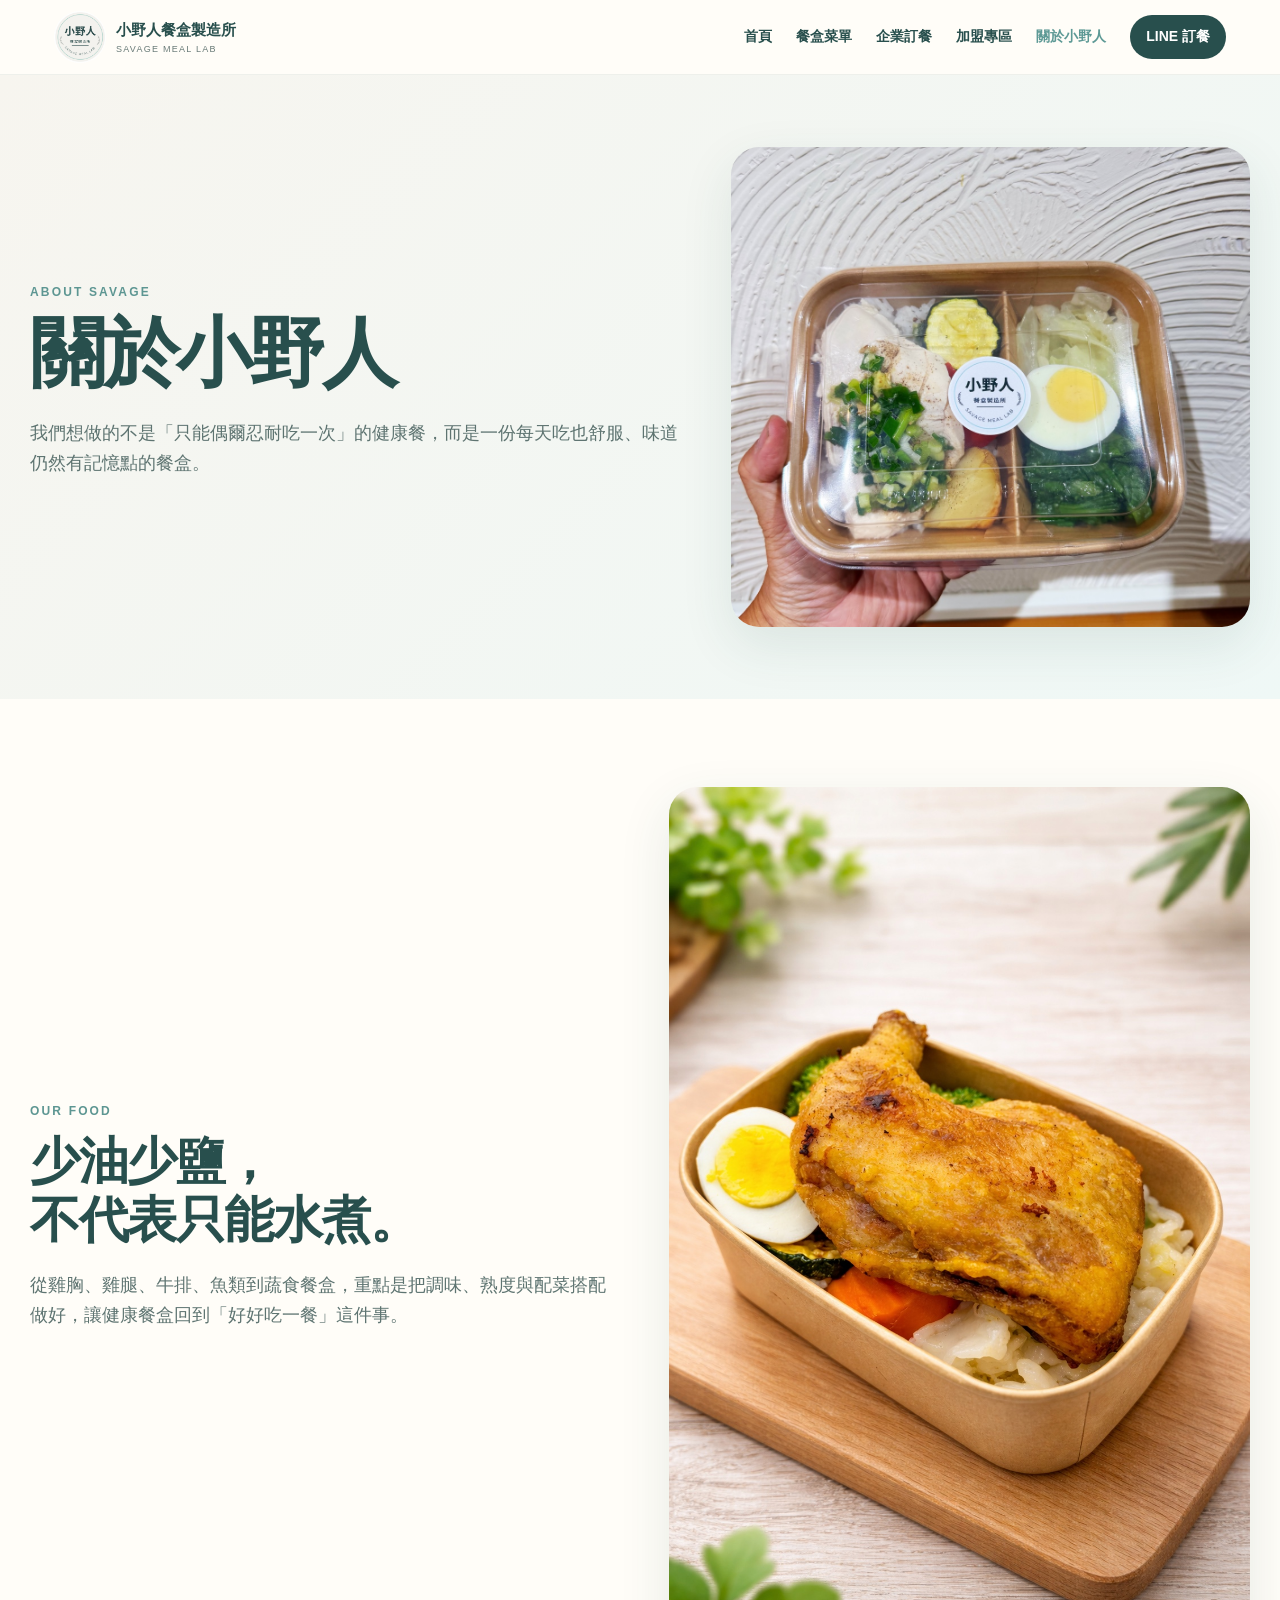
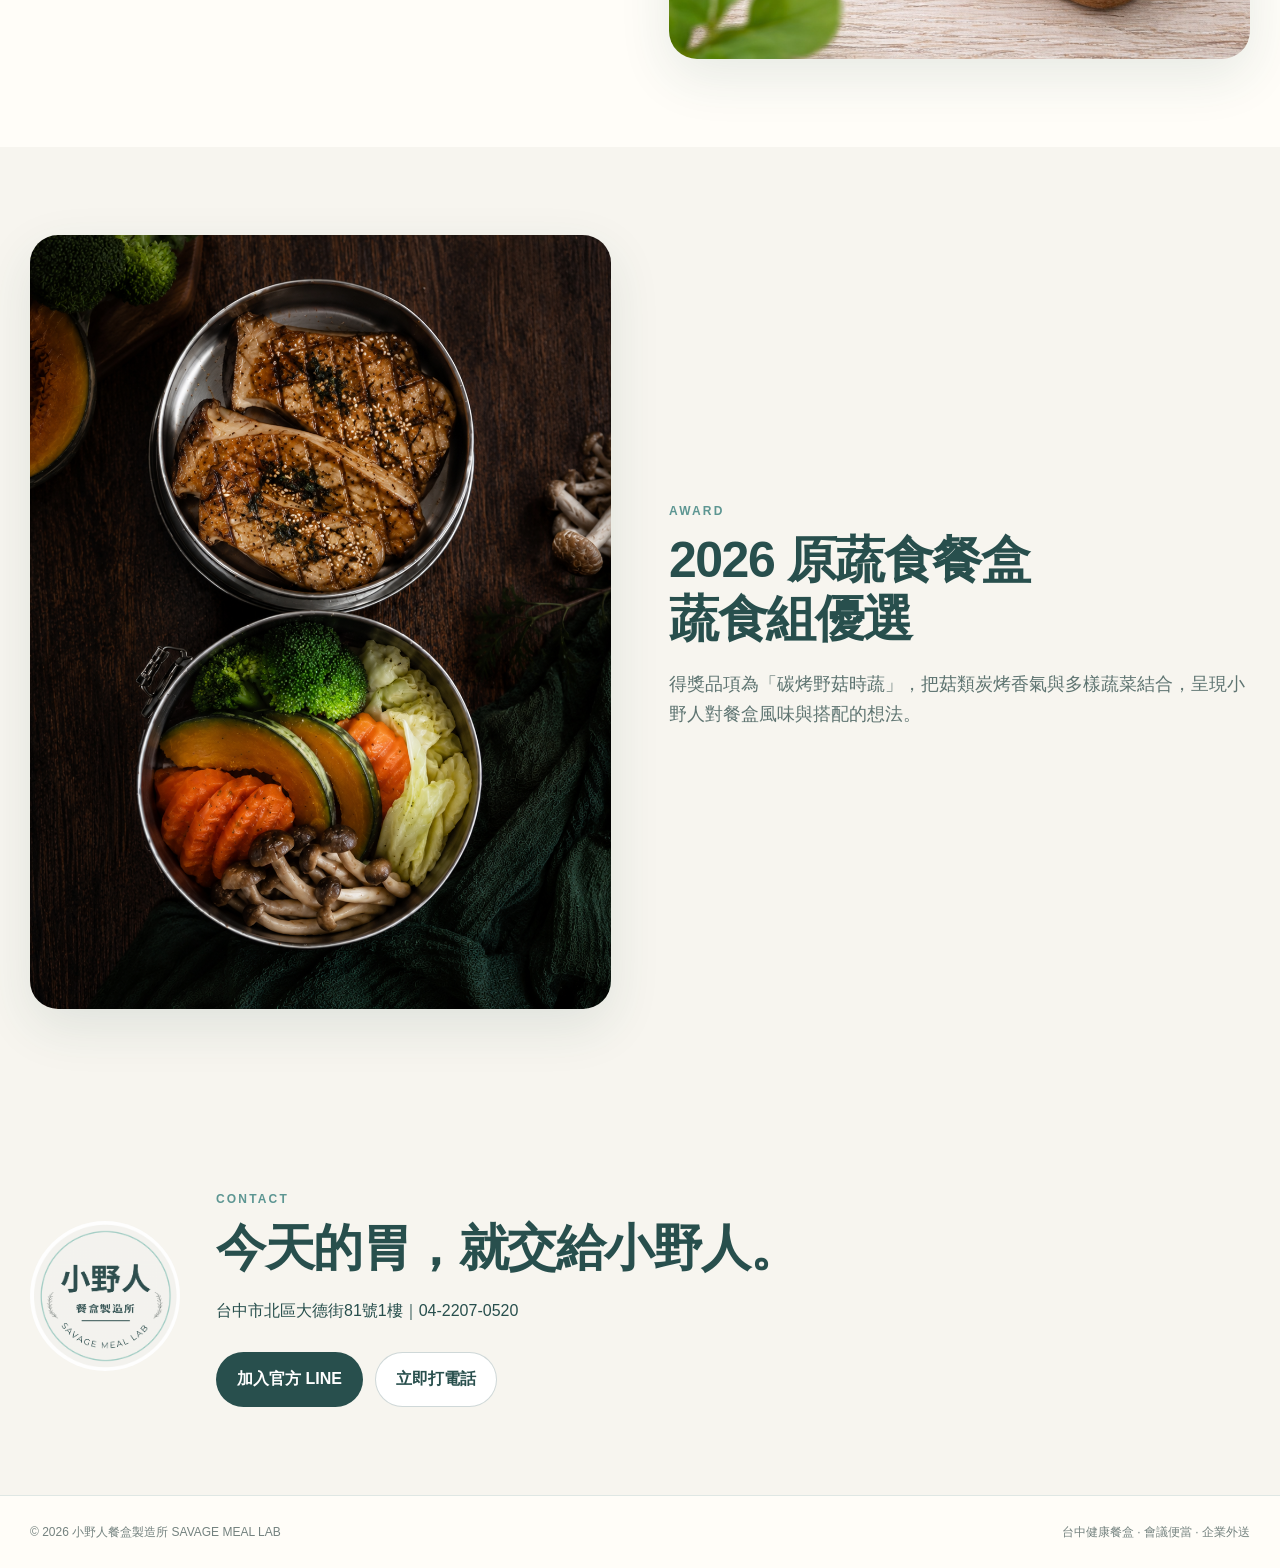
==== about/index.html @ 55e90f16 "Add files via upload" ====
<!doctype html><html lang="zh-Hant"><head>
<meta charset="utf-8"><meta name="viewport" content="width=device-width,initial-scale=1">
<title>關於小野人餐盒製造所｜台中健康餐盒品牌</title><meta name="description" content="認識小野人餐盒製造所的品牌理念、餐盒特色與2026原蔬食餐盒蔬食組優選實績。">
<meta name="robots" content="index,follow,max-image-preview:large">
<link rel="icon" href="../assets/logo.png"><link rel="stylesheet" href="../styles.css">
</head><body><header class="site-header"><div class="header-inner">
<a class="brand" href="./"><img src="../assets/logo.png" alt="小野人餐盒製造所 Logo"><span><b>小野人餐盒製造所</b><small>SAVAGE MEAL LAB</small></span></a>
<button class="menu-toggle" aria-label="開啟選單" aria-expanded="false">☰</button>
<nav>
<a href="../index.html">首頁</a>
<a href="../menu/index.html">餐盒菜單</a>
<a href="../business/index.html">企業訂餐</a>
<a href="../franchise/index.html">加盟專區</a>
<a href="../about/index.html" class="active">關於小野人</a>
<a class="nav-cta" href="https://lin.ee/rSnsTqy" target="_blank" rel="noopener">LINE 訂餐</a>
</nav></div></header><main><section class="page-hero"><div class="inner"><div><span class="eyebrow">ABOUT SAVAGE</span><h1>關於小野人</h1><p class="lead">我們想做的不是「只能偶爾忍耐吃一次」的健康餐，而是一份每天吃也舒服、味道仍然有記憶點的餐盒。</p></div><img src="../assets/boxed-chicken.jpeg" alt="小野人餐盒實際包裝"></div></section>
<section class="section"><div class="inner split"><div><span class="eyebrow">OUR FOOD</span><h2>少油少鹽，<br>不代表只能水煮。</h2><p class="lead">從雞胸、雞腿、牛排、魚類到蔬食餐盒，重點是把調味、熟度與配菜搭配做好，讓健康餐盒回到「好好吃一餐」這件事。</p></div><img src="../assets/chicken-leg.jpeg" alt="小野人雞腿餐盒"></div></section>
<section class="soft-section section"><div class="inner split"><img src="../assets/award-bento.png" alt="碳烤野菇時蔬得獎餐盒"><div><span class="eyebrow">AWARD</span><h2>2026 原蔬食餐盒<br>蔬食組優選</h2><p class="lead">得獎品項為「碳烤野菇時蔬」，把菇類炭烤香氣與多樣蔬菜結合，呈現小野人對餐盒風味與搭配的想法。</p></div></div></section></main><section class="contact-box section"><div class="inner contact-wrap">
<img src="../assets/logo.png" alt="小野人餐盒製造所">
<div><span class="eyebrow">CONTACT</span><h2>今天的胃，就交給小野人。</h2>
<p>台中市北區大德街81號1樓｜04-2207-0520</p>
<div class="btn-row"><a class="btn primary" href="https://lin.ee/rSnsTqy" target="_blank" rel="noopener">加入官方 LINE</a><a class="btn ghost" href="tel:+886422070520">立即打電話</a></div></div>
</div></section>
<footer><div class="footer-inner"><span>© 2026 小野人餐盒製造所 SAVAGE MEAL LAB</span><span>台中健康餐盒 · 會議便當 · 企業外送</span></div></footer>
<script src="../config.js"></script><script src="../script.js?v=20260816-2"></script></body></html>
---- styles.css ----
:root{
  --ink:#284f4d;--ink2:#1d3e3c;--aqua:#8fc7c3;--aqua2:#dcefed;--paper:#f7f5ef;
  --cream:#fffdf8;--line:#dfe7e4;--muted:#687a77;--wood:#a66f3f;
  --shadow:0 18px 52px rgba(40,79,77,.11);--max:1220px
}
*{box-sizing:border-box}html{scroll-behavior:smooth}
body{margin:0;font-family:-apple-system,BlinkMacSystemFont,"Noto Sans TC","PingFang TC","Microsoft JhengHei",sans-serif;color:var(--ink);background:var(--cream);line-height:1.68}
img{max-width:100%;display:block}a{color:inherit;text-decoration:none}button{font:inherit}
.site-header{position:sticky;top:0;z-index:80;background:rgba(255,253,248,.93);backdrop-filter:blur(14px);border-bottom:1px solid rgba(40,79,77,.08)}
.header-inner{max-width:var(--max);margin:auto;padding:11px 24px;display:flex;align-items:center;justify-content:space-between;gap:28px}
.brand{display:flex;align-items:center;gap:10px;flex:0 0 auto}.brand img{width:52px;height:52px;border-radius:50%}.brand b{display:block;font-size:15px}.brand small{display:block;letter-spacing:.14em;font-size:9px;color:var(--muted)}
nav{display:flex;align-items:center;gap:24px;font-size:14px;font-weight:700}nav a{white-space:nowrap}nav a:hover,nav a.active{color:#5d9995}.nav-cta{padding:10px 16px;border-radius:999px;background:var(--ink);color:#fff!important}
.menu-toggle{display:none;border:0;background:transparent;color:var(--ink);font-size:26px}
.section{padding:88px 24px}.inner{max-width:var(--max);margin:auto}
.eyebrow{display:inline-block;font-size:12px;font-weight:900;letter-spacing:.18em;color:#5d9692;margin-bottom:10px}
h1,h2,h3,p{margin-top:0}h1{font-size:clamp(43px,6vw,76px);line-height:1.08;letter-spacing:-.04em;margin-bottom:24px}h2{font-size:clamp(31px,4vw,50px);line-height:1.18;letter-spacing:-.03em;margin-bottom:20px}h3{font-size:22px;line-height:1.3}
.lead{font-size:18px;color:#5e7471;max-width:700px}
.btn-row{display:flex;gap:12px;flex-wrap:wrap;margin-top:27px}.btn{display:inline-flex;align-items:center;justify-content:center;padding:13px 20px;border-radius:999px;font-weight:900;border:1px solid transparent}.btn.primary{background:var(--ink);color:#fff}.btn.ghost{background:#fff;border-color:rgba(40,79,77,.22)}.btn.soft{background:var(--aqua2)}
.hero{background:linear-gradient(135deg,var(--paper),#edf7f5)}.hero .inner{min-height:680px;display:grid;grid-template-columns:1.03fr .97fr;gap:56px;align-items:center}.hero-media{position:relative}.hero-media img{width:100%;aspect-ratio:4/5;object-fit:cover;border-radius:34px;box-shadow:var(--shadow)}.badge{position:absolute;left:-28px;bottom:34px;padding:17px 20px;background:#fff;border-radius:18px;box-shadow:var(--shadow);font-size:14px}.badge b{display:block;font-size:20px}
.trust{display:flex;gap:10px;flex-wrap:wrap;margin-top:25px}.trust span,.chips span{background:#fff;border:1px solid var(--line);border-radius:999px;padding:7px 11px;font-size:12px;font-weight:800}
.split{display:grid;grid-template-columns:1fr 1fr;gap:58px;align-items:center}.split img{border-radius:28px;box-shadow:var(--shadow)}
.soft-section{background:var(--paper)}.dark-section{background:var(--ink);color:#fff}.dark-section .lead{color:#d9e6e3}.dark-section .eyebrow{color:#9fd2ce}
.card-grid{display:grid;grid-template-columns:repeat(3,1fr);gap:20px}.card{background:#fff;border:1px solid var(--line);border-radius:24px;padding:22px;box-shadow:0 7px 22px rgba(40,79,77,.05)}.card img{width:100%;height:235px;object-fit:cover;border-radius:18px;margin-bottom:17px}.card p{color:#647976}.link{font-weight:900;border-bottom:1px solid currentColor}
.section-head{display:flex;align-items:end;justify-content:space-between;gap:36px;margin-bottom:34px}.section-head p{max-width:620px;margin:0;color:#687b78}
.gallery{display:grid;grid-template-columns:1fr 1fr 1fr;gap:15px}.gallery img{height:390px;width:100%;object-fit:cover;border-radius:22px}
.faq details{border-top:1px solid var(--line);padding:19px 0}.faq details:last-child{border-bottom:1px solid var(--line)}.faq summary{cursor:pointer;font-size:17px;font-weight:900}.faq p{color:#657a77;margin:10px 0 0}
.page-hero{padding:72px 24px;background:linear-gradient(135deg,var(--paper),#eff8f6)}.page-hero .inner{display:grid;grid-template-columns:1fr .8fr;gap:52px;align-items:center}.page-hero img{border-radius:28px;max-height:480px;width:100%;object-fit:cover;box-shadow:var(--shadow)}
.menu-grid{display:grid;grid-template-columns:repeat(3,1fr);gap:18px}.menu-group{background:#fff;border:1px solid var(--line);border-radius:23px;padding:21px}.menu-group h3{margin-bottom:10px}.menu-group ul{list-style:none;margin:0;padding:0}.menu-group li{display:flex;justify-content:space-between;gap:13px;padding:10px 0;border-bottom:1px dashed #dfe5e3;font-size:14px}.menu-group li:last-child{border-bottom:0}.tag{font-size:10px;background:var(--aqua2);padding:2px 7px;border-radius:999px;font-style:normal;font-weight:900;margin-left:5px}.data-status{padding:13px 15px;border:1px solid var(--line);border-radius:13px;background:#fff;color:#72817f;margin-bottom:18px}.data-status.hidden{display:none}
.plan-grid{display:grid;grid-template-columns:repeat(4,1fr);gap:16px}.plan{background:#fff;border:1px solid var(--line);border-radius:25px;padding:25px}.plan-price{font-size:31px;font-weight:950;letter-spacing:-.03em;margin:5px 0 10px}.plan-meta{display:flex;gap:7px;flex-wrap:wrap;margin:12px 0}.plan-meta span{font-size:11px;padding:5px 9px;border-radius:999px;background:var(--paper);border:1px solid var(--line)}.plan p{font-size:14px;color:#657a77}.notice{padding:18px 20px;border-radius:18px;background:var(--aqua2);font-size:14px}
.steps{display:grid;grid-template-columns:repeat(4,1fr);gap:14px}.step{border-radius:22px;background:#fff;border:1px solid var(--line);padding:23px}.step b{font-size:28px;color:#78aca8;display:block;margin-bottom:8px}.step p{font-size:14px;color:#637875;margin:0}
.contact-box{background:var(--paper)}.contact-wrap{display:grid;grid-template-columns:150px 1fr;gap:36px;align-items:center}.contact-wrap img{width:150px;border-radius:50%}
footer{border-top:1px solid var(--line);padding:26px 24px}.footer-inner{max-width:var(--max);margin:auto;display:flex;justify-content:space-between;gap:20px;flex-wrap:wrap;font-size:12px;color:#74827f}
@media(max-width:960px){
 nav{display:none;position:absolute;top:75px;left:0;right:0;background:#fff;padding:18px 24px;flex-direction:column;align-items:stretch;border-bottom:1px solid var(--line)}nav.open{display:flex}.menu-toggle{display:block}
 .hero .inner,.split,.page-hero .inner{grid-template-columns:1fr}.hero .inner{min-height:auto}.hero-media{order:-1}.hero-media img{aspect-ratio:16/10}.badge{left:15px;bottom:15px}
 .card-grid,.menu-grid{grid-template-columns:1fr 1fr}.plan-grid{grid-template-columns:1fr 1fr}.steps{grid-template-columns:1fr 1fr}
}
@media(max-width:600px){
 .header-inner{padding:9px 16px}.brand span{display:none}.brand img{width:48px;height:48px}.section{padding:62px 18px}.page-hero{padding:48px 18px}.hero .inner{padding:42px 0 55px;gap:28px}h1{font-size:42px}.lead{font-size:16px}
 .card-grid,.menu-grid,.plan-grid,.steps,.gallery{grid-template-columns:1fr}.gallery img{height:300px}.section-head{display:block}.section-head p{margin-top:10px}
 .btn-row .btn{width:100%}.contact-wrap{grid-template-columns:90px 1fr}.contact-wrap img{width:90px}
}
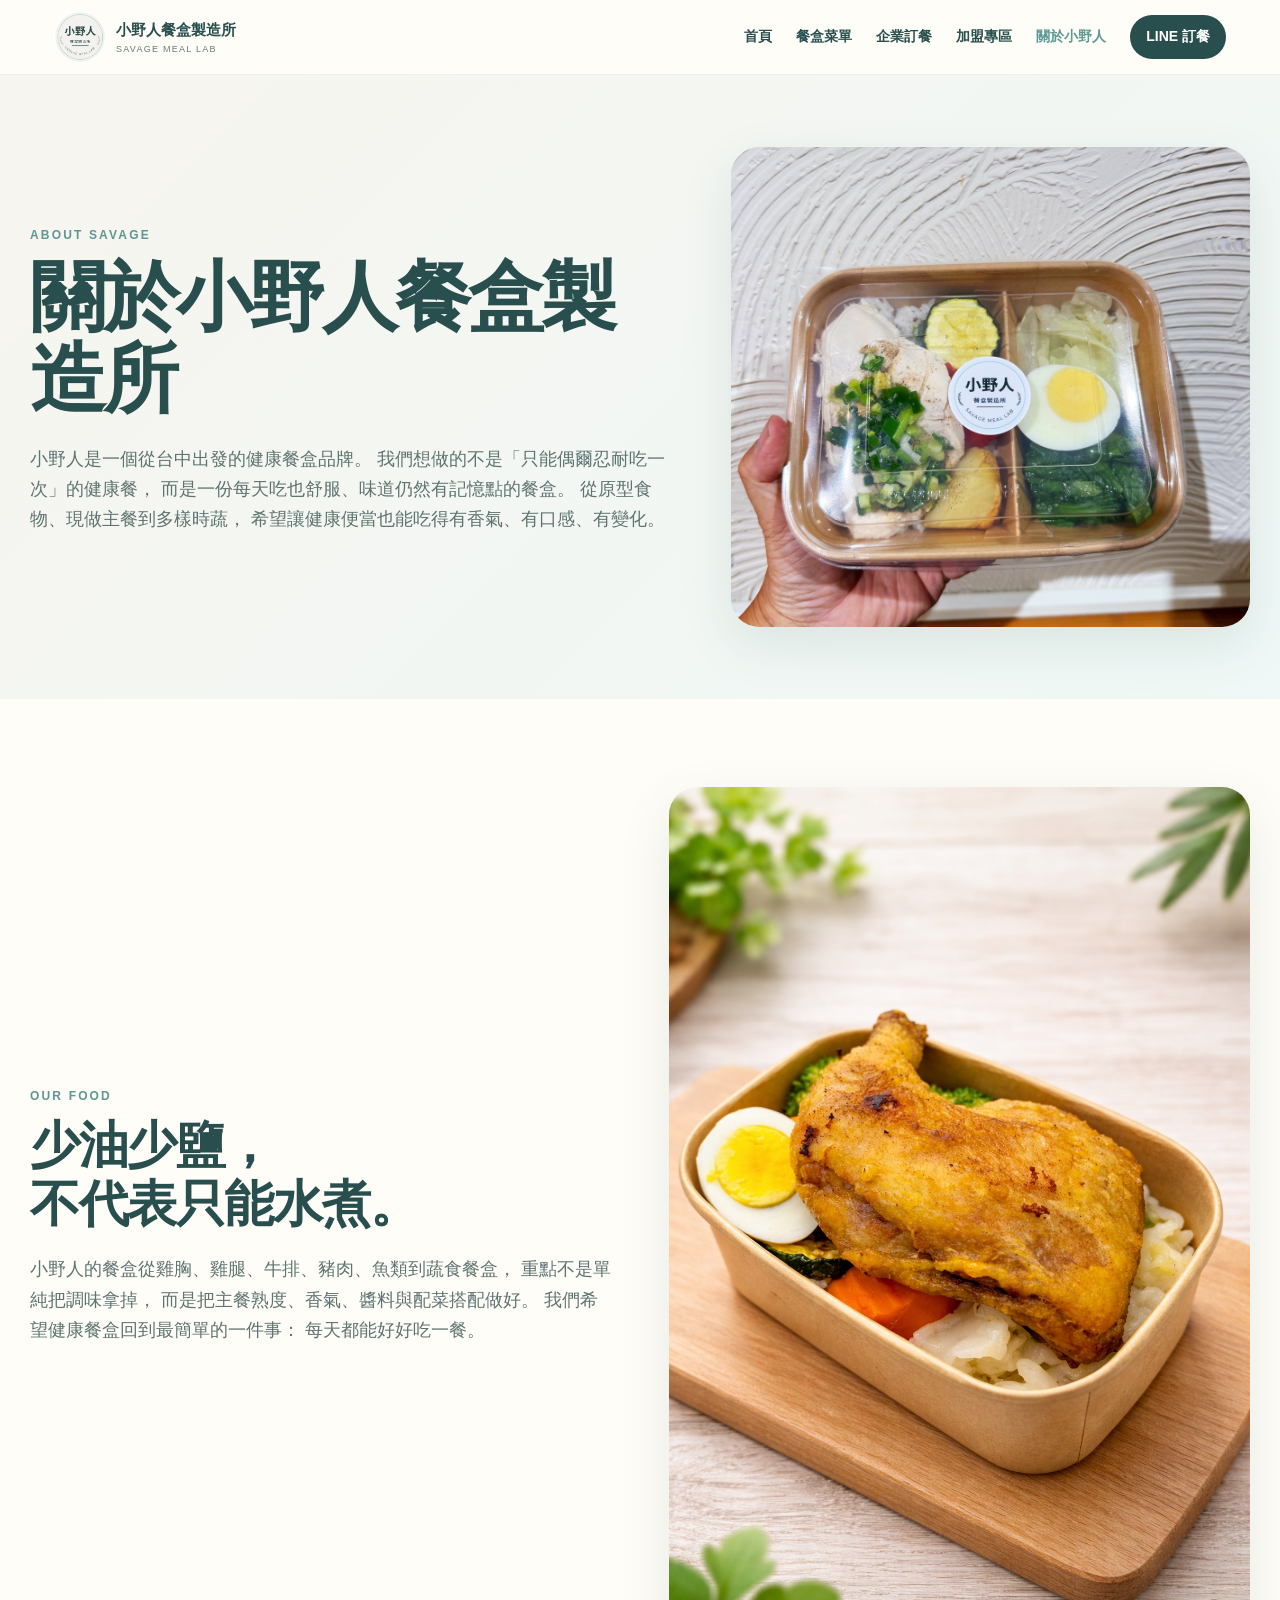
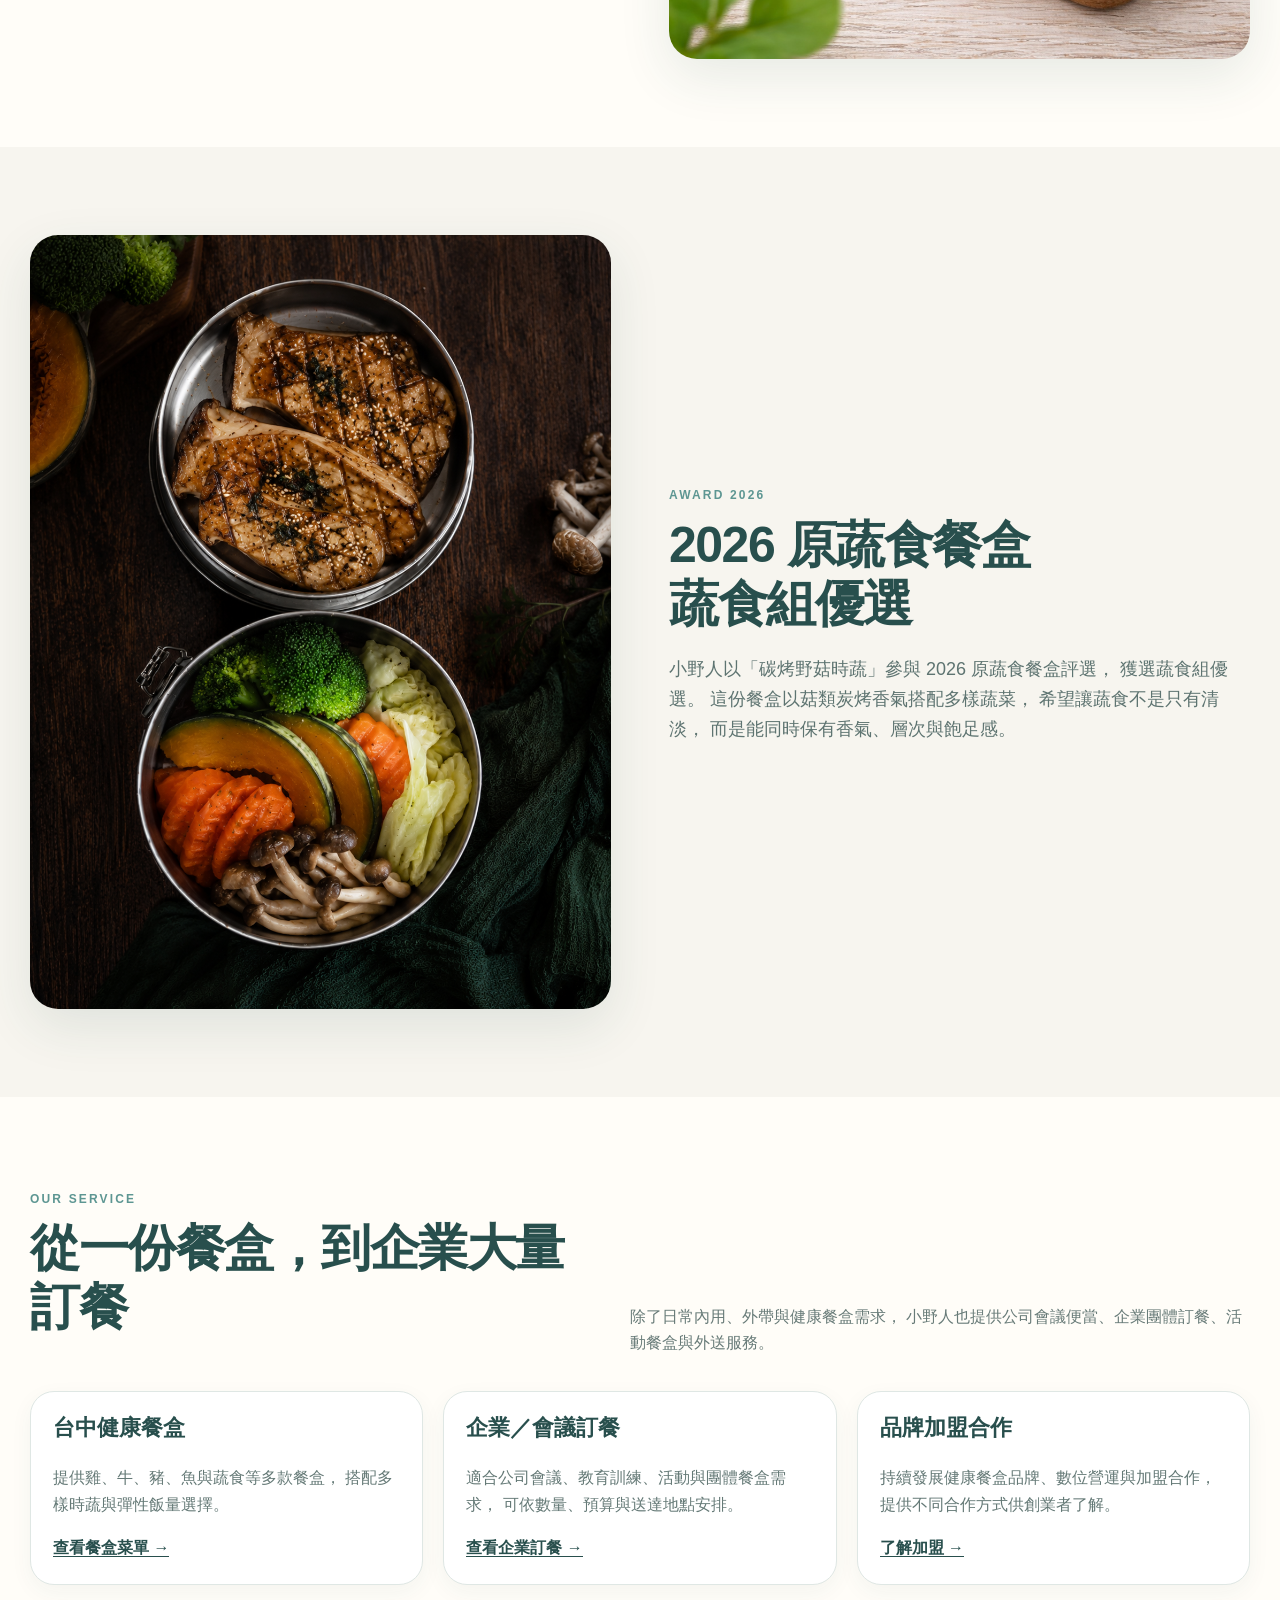
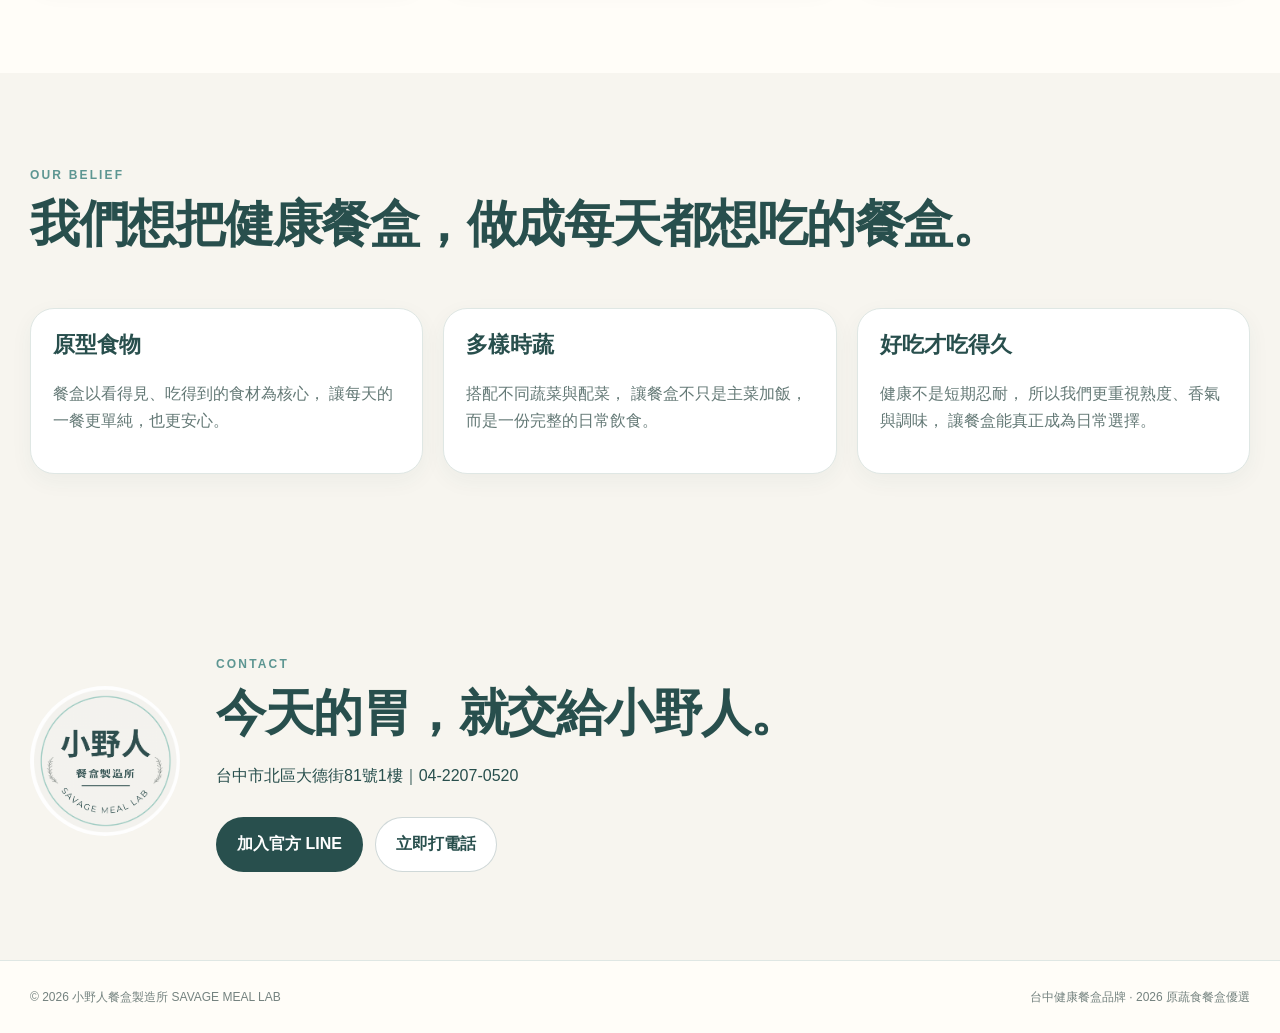
==== commit 086ed65b: "Update index.html" ====
--- a/about/index.html
+++ b/about/index.html
@@ -1,25 +1,333 @@
-<!doctype html><html lang="zh-Hant"><head>
-<meta charset="utf-8"><meta name="viewport" content="width=device-width,initial-scale=1">
-<title>關於小野人餐盒製造所｜台中健康餐盒品牌</title><meta name="description" content="認識小野人餐盒製造所的品牌理念、餐盒特色與2026原蔬食餐盒蔬食組優選實績。">
+<!doctype html>
+<html lang="zh-Hant">
+<head>
+<meta charset="utf-8">
+<meta name="viewport" content="width=device-width,initial-scale=1">
+
+<title>小野人餐盒製造所｜台中健康餐盒品牌・2026原蔬食餐盒優選</title>
+
+<meta name="description" content="認識小野人餐盒製造所的品牌理念、健康餐盒特色與2026原蔬食餐盒蔬食組優選實績。主打少油少鹽、原型食物、多樣時蔬與現做主餐，提供台中健康餐盒、會議便當與企業訂餐服務。">
+
 <meta name="robots" content="index,follow,max-image-preview:large">
-<link rel="icon" href="../assets/logo.png"><link rel="stylesheet" href="../styles.css">
-</head><body><header class="site-header"><div class="header-inner">
-<a class="brand" href="./"><img src="../assets/logo.png" alt="小野人餐盒製造所 Logo"><span><b>小野人餐盒製造所</b><small>SAVAGE MEAL LAB</small></span></a>
+
+<link rel="canonical" href="https://www.savagemeal.tw/about/">
+<link rel="icon" href="../assets/logo.png">
+<link rel="stylesheet" href="../styles.css">
+
+</head>
+
+<body>
+
+<header class="site-header">
+<div class="header-inner">
+
+<a class="brand" href="../index.html">
+<img src="../assets/logo.png" alt="小野人餐盒製造所 Logo">
+<span>
+<b>小野人餐盒製造所</b>
+<small>SAVAGE MEAL LAB</small>
+</span>
+</a>
+
 <button class="menu-toggle" aria-label="開啟選單" aria-expanded="false">☰</button>
+
 <nav>
 <a href="../index.html">首頁</a>
 <a href="../menu/index.html">餐盒菜單</a>
 <a href="../business/index.html">企業訂餐</a>
 <a href="../franchise/index.html">加盟專區</a>
 <a href="../about/index.html" class="active">關於小野人</a>
-<a class="nav-cta" href="https://lin.ee/rSnsTqy" target="_blank" rel="noopener">LINE 訂餐</a>
-</nav></div></header><main><section class="page-hero"><div class="inner"><div><span class="eyebrow">ABOUT SAVAGE</span><h1>關於小野人</h1><p class="lead">我們想做的不是「只能偶爾忍耐吃一次」的健康餐，而是一份每天吃也舒服、味道仍然有記憶點的餐盒。</p></div><img src="../assets/boxed-chicken.jpeg" alt="小野人餐盒實際包裝"></div></section>
-<section class="section"><div class="inner split"><div><span class="eyebrow">OUR FOOD</span><h2>少油少鹽，<br>不代表只能水煮。</h2><p class="lead">從雞胸、雞腿、牛排、魚類到蔬食餐盒，重點是把調味、熟度與配菜搭配做好，讓健康餐盒回到「好好吃一餐」這件事。</p></div><img src="../assets/chicken-leg.jpeg" alt="小野人雞腿餐盒"></div></section>
-<section class="soft-section section"><div class="inner split"><img src="../assets/award-bento.png" alt="碳烤野菇時蔬得獎餐盒"><div><span class="eyebrow">AWARD</span><h2>2026 原蔬食餐盒<br>蔬食組優選</h2><p class="lead">得獎品項為「碳烤野菇時蔬」，把菇類炭烤香氣與多樣蔬菜結合，呈現小野人對餐盒風味與搭配的想法。</p></div></div></section></main><section class="contact-box section"><div class="inner contact-wrap">
+<a class="nav-cta"
+href="https://lin.ee/rSnsTqy"
+target="_blank"
+rel="noopener">
+LINE 訂餐
+</a>
+</nav>
+
+</div>
+</header>
+
+
+<main>
+
+<section class="page-hero">
+
+<div class="inner">
+
+<div>
+
+<span class="eyebrow">ABOUT SAVAGE</span>
+
+<h1>關於小野人餐盒製造所</h1>
+
+<p class="lead">
+小野人是一個從台中出發的健康餐盒品牌。
+我們想做的不是「只能偶爾忍耐吃一次」的健康餐，
+而是一份每天吃也舒服、味道仍然有記憶點的餐盒。
+從原型食物、現做主餐到多樣時蔬，
+希望讓健康便當也能吃得有香氣、有口感、有變化。
+</p>
+
+</div>
+
+<img src="../assets/boxed-chicken.jpeg" alt="台中健康餐盒品牌小野人餐盒製造所實際餐盒包裝">
+
+</div>
+
+</section>
+
+
+<section class="section">
+
+<div class="inner split">
+
+<div>
+
+<span class="eyebrow">OUR FOOD</span>
+
+<h2>少油少鹽，<br>不代表只能水煮。</h2>
+
+<p class="lead">
+小野人的餐盒從雞胸、雞腿、牛排、豬肉、魚類到蔬食餐盒，
+重點不是單純把調味拿掉，
+而是把主餐熟度、香氣、醬料與配菜搭配做好。
+
+我們希望健康餐盒回到最簡單的一件事：
+每天都能好好吃一餐。
+</p>
+
+</div>
+
+<img src="../assets/chicken-leg.jpeg" alt="小野人少油少鹽雞腿健康餐盒">
+
+</div>
+
+</section>
+
+
+<section class="soft-section section">
+
+<div class="inner split">
+
+<img src="../assets/award-bento.png" alt="2026原蔬食餐盒蔬食組優選碳烤野菇時蔬餐盒">
+
+<div>
+
+<span class="eyebrow">AWARD 2026</span>
+
+<h2>2026 原蔬食餐盒<br>蔬食組優選</h2>
+
+<p class="lead">
+小野人以「碳烤野菇時蔬」參與 2026 原蔬食餐盒評選，
+獲選蔬食組優選。
+
+這份餐盒以菇類炭烤香氣搭配多樣蔬菜，
+希望讓蔬食不是只有清淡，
+而是能同時保有香氣、層次與飽足感。
+</p>
+
+</div>
+
+</div>
+
+</section>
+
+
+<section class="section">
+
+<div class="inner">
+
+<div class="section-head">
+
+<div>
+<span class="eyebrow">OUR SERVICE</span>
+<h2>從一份餐盒，到企業大量訂餐</h2>
+</div>
+
+<p>
+除了日常內用、外帶與健康餐盒需求，
+小野人也提供公司會議便當、企業團體訂餐、活動餐盒與外送服務。
+</p>
+
+</div>
+
+
+<div class="card-grid">
+
+<article class="card">
+
+<h3>台中健康餐盒</h3>
+
+<p>
+提供雞、牛、豬、魚與蔬食等多款餐盒，
+搭配多樣時蔬與彈性飯量選擇。
+</p>
+
+<a class="link" href="../menu/index.html">
+查看餐盒菜單 →
+</a>
+
+</article>
+
+
+<article class="card">
+
+<h3>企業／會議訂餐</h3>
+
+<p>
+適合公司會議、教育訓練、活動與團體餐盒需求，
+可依數量、預算與送達地點安排。
+</p>
+
+<a class="link" href="../business/index.html">
+查看企業訂餐 →
+</a>
+
+</article>
+
+
+<article class="card">
+
+<h3>品牌加盟合作</h3>
+
+<p>
+持續發展健康餐盒品牌、數位營運與加盟合作，
+提供不同合作方式供創業者了解。
+</p>
+
+<a class="link" href="../franchise/index.html">
+了解加盟 →
+</a>
+
+</article>
+
+</div>
+
+</div>
+
+</section>
+
+
+<section class="soft-section section">
+
+<div class="inner">
+
+<div class="section-head">
+
+<div>
+<span class="eyebrow">OUR BELIEF</span>
+<h2>我們想把健康餐盒，做成每天都想吃的餐盒。</h2>
+</div>
+
+</div>
+
+<div class="card-grid">
+
+<article class="card">
+
+<h3>原型食物</h3>
+
+<p>
+餐盒以看得見、吃得到的食材為核心，
+讓每天的一餐更單純，也更安心。
+</p>
+
+</article>
+
+
+<article class="card">
+
+<h3>多樣時蔬</h3>
+
+<p>
+搭配不同蔬菜與配菜，
+讓餐盒不只是主菜加飯，
+而是一份完整的日常飲食。
+</p>
+
+</article>
+
+
+<article class="card">
+
+<h3>好吃才吃得久</h3>
+
+<p>
+健康不是短期忍耐，
+所以我們更重視熟度、香氣與調味，
+讓餐盒能真正成為日常選擇。
+</p>
+
+</article>
+
+</div>
+
+</div>
+
+</section>
+
+</main>
+
+
+<section class="contact-box section">
+
+<div class="inner contact-wrap">
+
 <img src="../assets/logo.png" alt="小野人餐盒製造所">
-<div><span class="eyebrow">CONTACT</span><h2>今天的胃，就交給小野人。</h2>
-<p>台中市北區大德街81號1樓｜04-2207-0520</p>
-<div class="btn-row"><a class="btn primary" href="https://lin.ee/rSnsTqy" target="_blank" rel="noopener">加入官方 LINE</a><a class="btn ghost" href="tel:+886422070520">立即打電話</a></div></div>
-</div></section>
-<footer><div class="footer-inner"><span>© 2026 小野人餐盒製造所 SAVAGE MEAL LAB</span><span>台中健康餐盒 · 會議便當 · 企業外送</span></div></footer>
-<script src="../config.js"></script><script src="../script.js?v=20260816-2"></script></body></html>+
+<div>
+
+<span class="eyebrow">CONTACT</span>
+
+<h2>今天的胃，就交給小野人。</h2>
+
+<p>
+台中市北區大德街81號1樓｜04-2207-0520
+</p>
+
+<div class="btn-row">
+
+<a class="btn primary"
+href="https://lin.ee/rSnsTqy"
+target="_blank"
+rel="noopener">
+加入官方 LINE
+</a>
+
+<a class="btn ghost"
+href="tel:+886422070520">
+立即打電話
+</a>
+
+</div>
+
+</div>
+
+</div>
+
+</section>
+
+
+<footer>
+
+<div class="footer-inner">
+
+<span>
+© 2026 小野人餐盒製造所 SAVAGE MEAL LAB
+</span>
+
+<span>
+台中健康餐盒品牌 · 2026 原蔬食餐盒優選
+</span>
+
+</div>
+
+</footer>
+
+
+<script src="../config.js"></script>
+<script src="../script.js?v=20260816-2"></script>
+
+</body>
+</html>
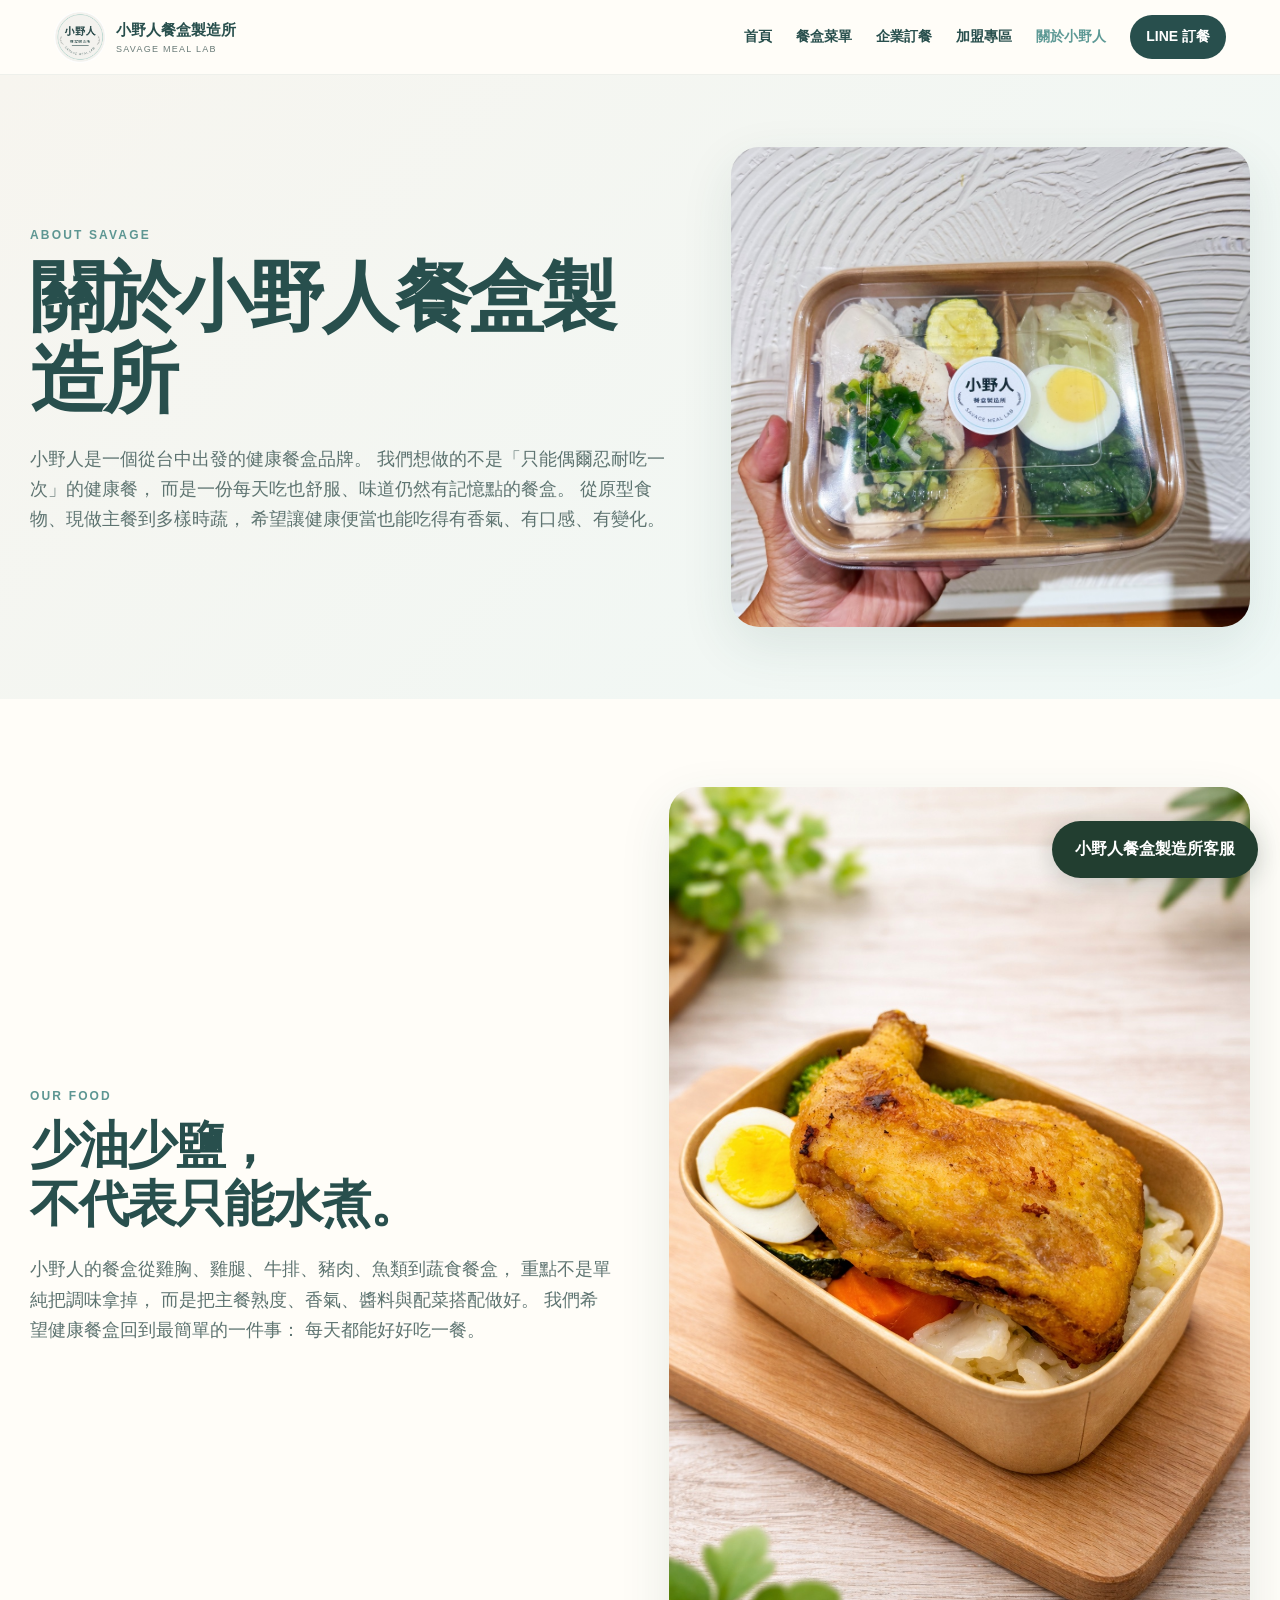
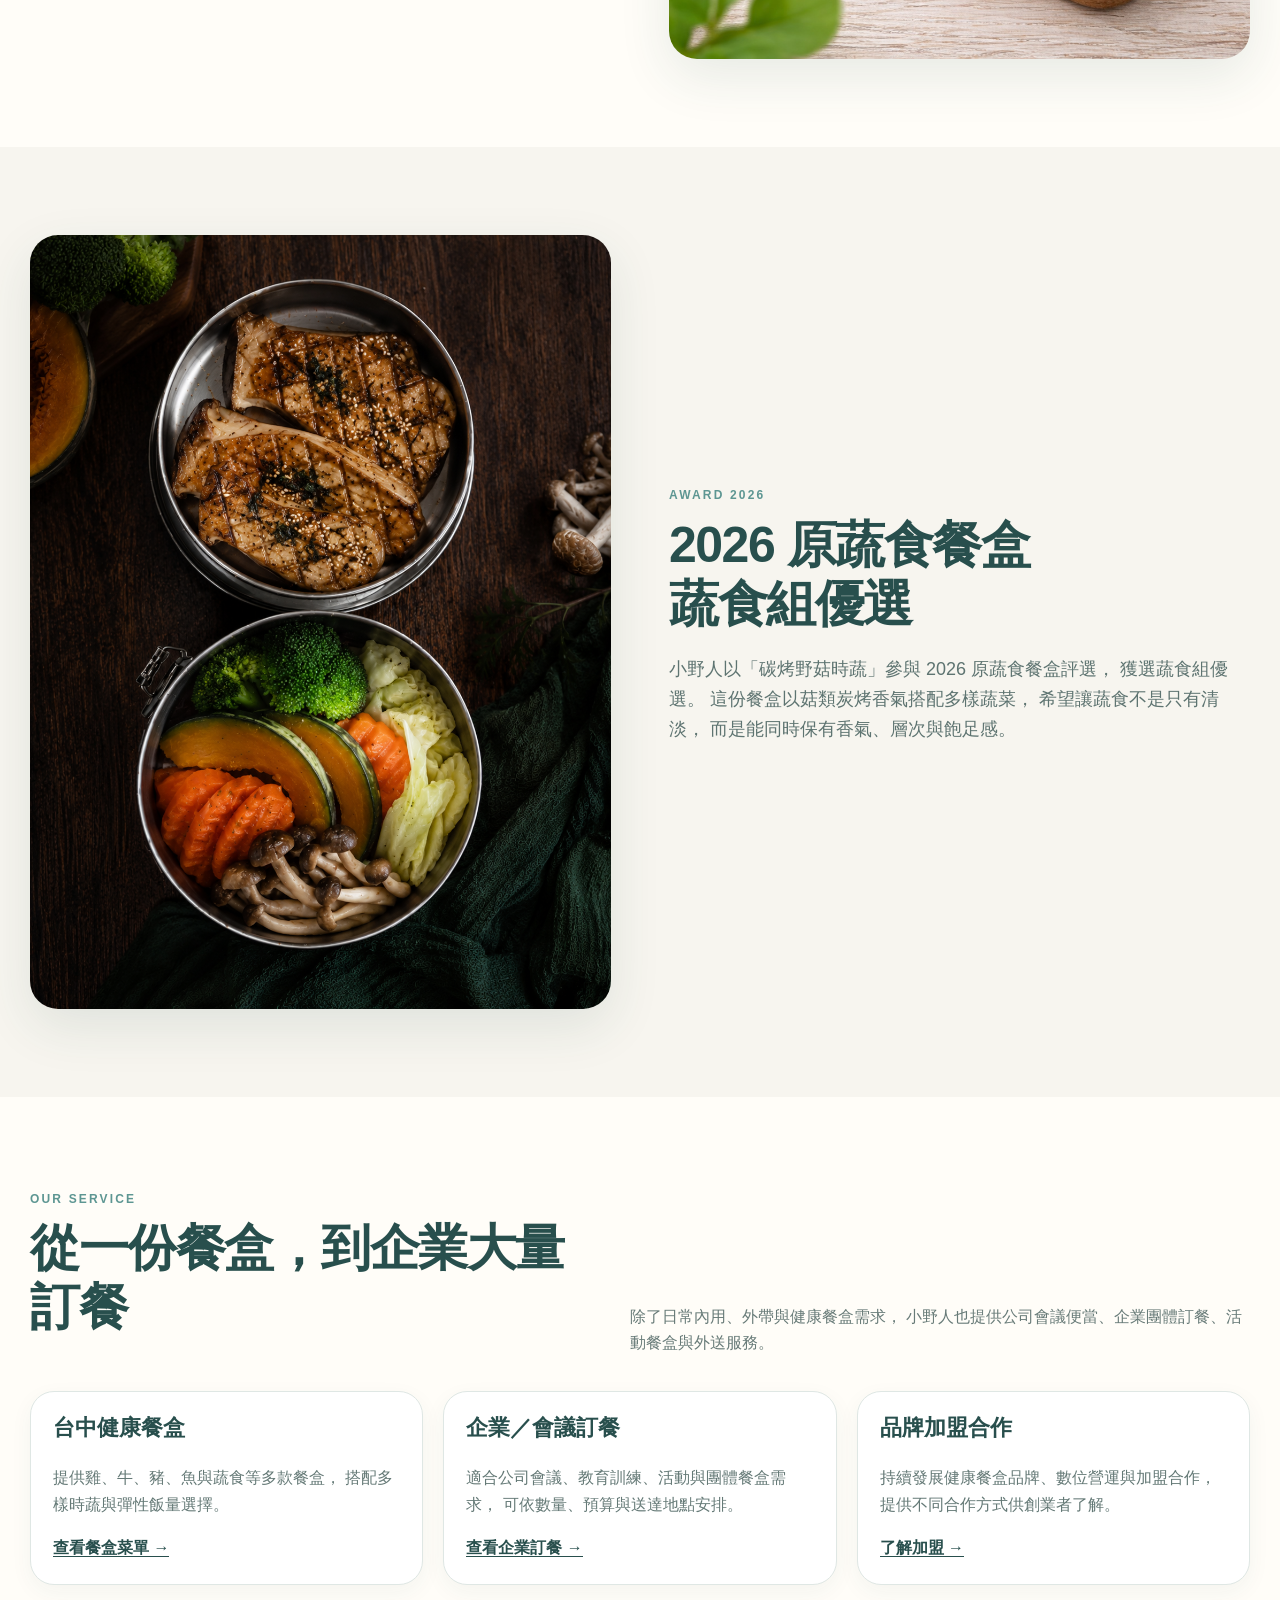
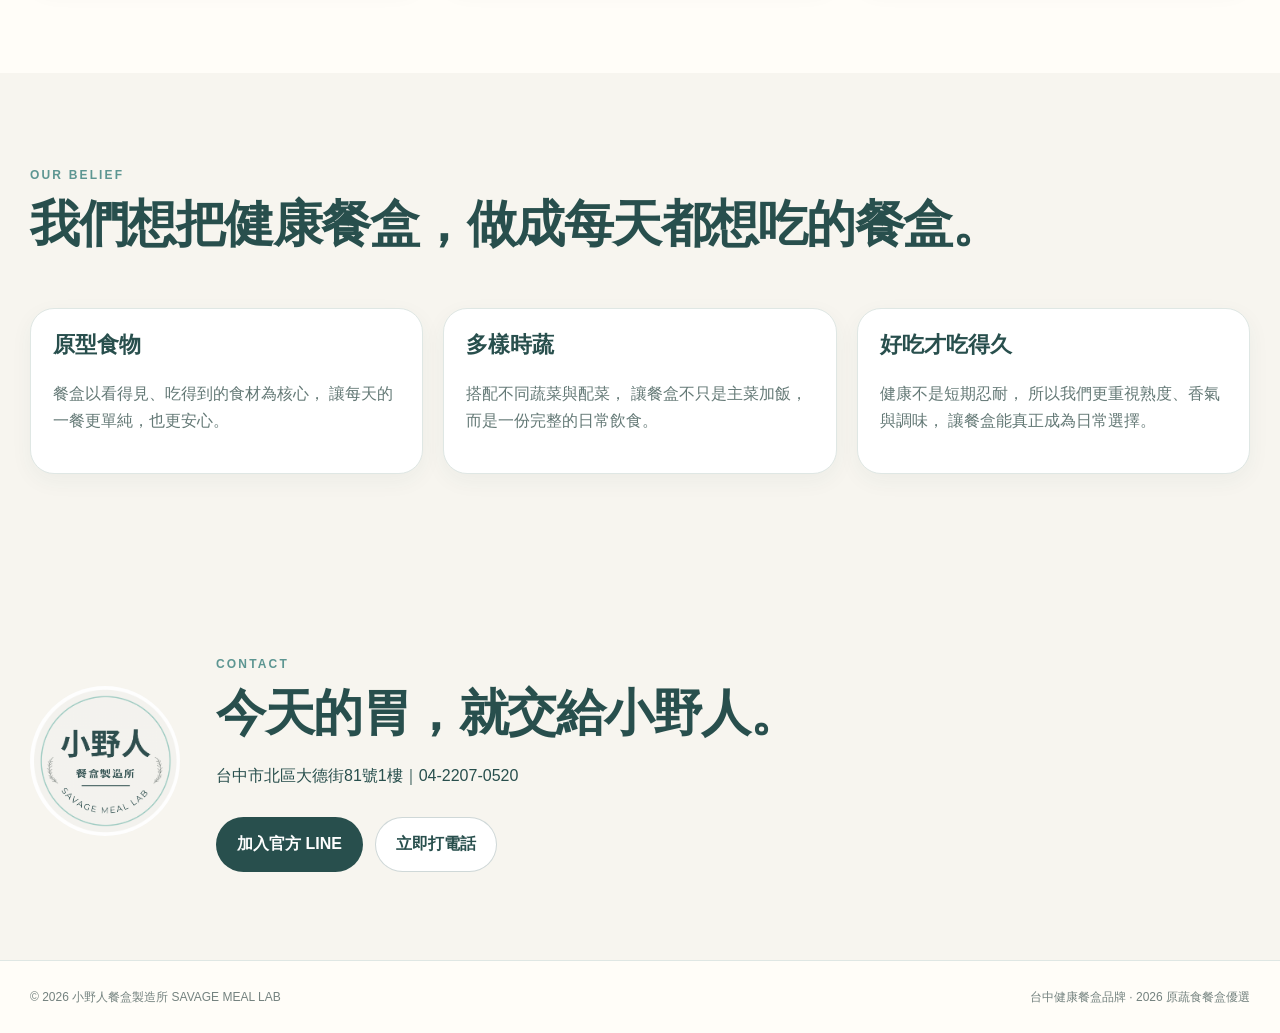
==== commit d064744f: "Add Smallwild customer support to each official website page" ====
--- a/about/index.html
+++ b/about/index.html
@@ -1,333 +1,338 @@
-<!doctype html>
-<html lang="zh-Hant">
-<head>
-<meta charset="utf-8">
-<meta name="viewport" content="width=device-width,initial-scale=1">
-
-<title>小野人餐盒製造所｜台中健康餐盒品牌・2026原蔬食餐盒優選</title>
-
-<meta name="description" content="認識小野人餐盒製造所的品牌理念、健康餐盒特色與2026原蔬食餐盒蔬食組優選實績。主打少油少鹽、原型食物、多樣時蔬與現做主餐，提供台中健康餐盒、會議便當與企業訂餐服務。">
-
-<meta name="robots" content="index,follow,max-image-preview:large">
-
-<link rel="canonical" href="https://www.savagemeal.tw/about/">
-<link rel="icon" href="../assets/logo.png">
-<link rel="stylesheet" href="../styles.css">
-
-</head>
-
-<body>
-
-<header class="site-header">
-<div class="header-inner">
-
-<a class="brand" href="../index.html">
-<img src="../assets/logo.png" alt="小野人餐盒製造所 Logo">
-<span>
-<b>小野人餐盒製造所</b>
-<small>SAVAGE MEAL LAB</small>
-</span>
-</a>
-
-<button class="menu-toggle" aria-label="開啟選單" aria-expanded="false">☰</button>
-
-<nav>
-<a href="../index.html">首頁</a>
-<a href="../menu/index.html">餐盒菜單</a>
-<a href="../business/index.html">企業訂餐</a>
-<a href="../franchise/index.html">加盟專區</a>
-<a href="../about/index.html" class="active">關於小野人</a>
-<a class="nav-cta"
-href="https://lin.ee/rSnsTqy"
-target="_blank"
-rel="noopener">
-LINE 訂餐
-</a>
-</nav>
-
-</div>
-</header>
-
-
-<main>
-
-<section class="page-hero">
-
-<div class="inner">
-
-<div>
-
-<span class="eyebrow">ABOUT SAVAGE</span>
-
-<h1>關於小野人餐盒製造所</h1>
-
-<p class="lead">
-小野人是一個從台中出發的健康餐盒品牌。
-我們想做的不是「只能偶爾忍耐吃一次」的健康餐，
-而是一份每天吃也舒服、味道仍然有記憶點的餐盒。
-從原型食物、現做主餐到多樣時蔬，
-希望讓健康便當也能吃得有香氣、有口感、有變化。
-</p>
-
-</div>
-
-<img src="../assets/boxed-chicken.jpeg" alt="台中健康餐盒品牌小野人餐盒製造所實際餐盒包裝">
-
-</div>
-
-</section>
-
-
-<section class="section">
-
-<div class="inner split">
-
-<div>
-
-<span class="eyebrow">OUR FOOD</span>
-
-<h2>少油少鹽，<br>不代表只能水煮。</h2>
-
-<p class="lead">
-小野人的餐盒從雞胸、雞腿、牛排、豬肉、魚類到蔬食餐盒，
-重點不是單純把調味拿掉，
-而是把主餐熟度、香氣、醬料與配菜搭配做好。
-
-我們希望健康餐盒回到最簡單的一件事：
-每天都能好好吃一餐。
-</p>
-
-</div>
-
-<img src="../assets/chicken-leg.jpeg" alt="小野人少油少鹽雞腿健康餐盒">
-
-</div>
-
-</section>
-
-
-<section class="soft-section section">
-
-<div class="inner split">
-
-<img src="../assets/award-bento.png" alt="2026原蔬食餐盒蔬食組優選碳烤野菇時蔬餐盒">
-
-<div>
-
-<span class="eyebrow">AWARD 2026</span>
-
-<h2>2026 原蔬食餐盒<br>蔬食組優選</h2>
-
-<p class="lead">
-小野人以「碳烤野菇時蔬」參與 2026 原蔬食餐盒評選，
-獲選蔬食組優選。
-
-這份餐盒以菇類炭烤香氣搭配多樣蔬菜，
-希望讓蔬食不是只有清淡，
-而是能同時保有香氣、層次與飽足感。
-</p>
-
-</div>
-
-</div>
-
-</section>
-
-
-<section class="section">
-
-<div class="inner">
-
-<div class="section-head">
-
-<div>
-<span class="eyebrow">OUR SERVICE</span>
-<h2>從一份餐盒，到企業大量訂餐</h2>
-</div>
-
-<p>
-除了日常內用、外帶與健康餐盒需求，
-小野人也提供公司會議便當、企業團體訂餐、活動餐盒與外送服務。
-</p>
-
-</div>
-
-
-<div class="card-grid">
-
-<article class="card">
-
-<h3>台中健康餐盒</h3>
-
-<p>
-提供雞、牛、豬、魚與蔬食等多款餐盒，
-搭配多樣時蔬與彈性飯量選擇。
-</p>
-
-<a class="link" href="../menu/index.html">
-查看餐盒菜單 →
-</a>
-
-</article>
-
-
-<article class="card">
-
-<h3>企業／會議訂餐</h3>
-
-<p>
-適合公司會議、教育訓練、活動與團體餐盒需求，
-可依數量、預算與送達地點安排。
-</p>
-
-<a class="link" href="../business/index.html">
-查看企業訂餐 →
-</a>
-
-</article>
-
-
-<article class="card">
-
-<h3>品牌加盟合作</h3>
-
-<p>
-持續發展健康餐盒品牌、數位營運與加盟合作，
-提供不同合作方式供創業者了解。
-</p>
-
-<a class="link" href="../franchise/index.html">
-了解加盟 →
-</a>
-
-</article>
-
-</div>
-
-</div>
-
-</section>
-
-
-<section class="soft-section section">
-
-<div class="inner">
-
-<div class="section-head">
-
-<div>
-<span class="eyebrow">OUR BELIEF</span>
-<h2>我們想把健康餐盒，做成每天都想吃的餐盒。</h2>
-</div>
-
-</div>
-
-<div class="card-grid">
-
-<article class="card">
-
-<h3>原型食物</h3>
-
-<p>
-餐盒以看得見、吃得到的食材為核心，
-讓每天的一餐更單純，也更安心。
-</p>
-
-</article>
-
-
-<article class="card">
-
-<h3>多樣時蔬</h3>
-
-<p>
-搭配不同蔬菜與配菜，
-讓餐盒不只是主菜加飯，
-而是一份完整的日常飲食。
-</p>
-
-</article>
-
-
-<article class="card">
-
-<h3>好吃才吃得久</h3>
-
-<p>
-健康不是短期忍耐，
-所以我們更重視熟度、香氣與調味，
-讓餐盒能真正成為日常選擇。
-</p>
-
-</article>
-
-</div>
-
-</div>
-
-</section>
-
-</main>
-
-
-<section class="contact-box section">
-
-<div class="inner contact-wrap">
-
-<img src="../assets/logo.png" alt="小野人餐盒製造所">
-
-<div>
-
-<span class="eyebrow">CONTACT</span>
-
-<h2>今天的胃，就交給小野人。</h2>
-
-<p>
-台中市北區大德街81號1樓｜04-2207-0520
-</p>
-
-<div class="btn-row">
-
-<a class="btn primary"
-href="https://lin.ee/rSnsTqy"
-target="_blank"
-rel="noopener">
-加入官方 LINE
-</a>
-
-<a class="btn ghost"
-href="tel:+886422070520">
-立即打電話
-</a>
-
-</div>
-
-</div>
-
-</div>
-
-</section>
-
-
-<footer>
-
-<div class="footer-inner">
-
-<span>
-© 2026 小野人餐盒製造所 SAVAGE MEAL LAB
-</span>
-
-<span>
-台中健康餐盒品牌 · 2026 原蔬食餐盒優選
-</span>
-
-</div>
-
-</footer>
-
-
-<script src="../config.js"></script>
-<script src="../script.js?v=20260816-2"></script>
-
-</body>
-</html>
+<!doctype html>
+<html lang="zh-Hant">
+<head>
+<meta charset="utf-8">
+<meta name="viewport" content="width=device-width,initial-scale=1">
+
+<title>小野人餐盒製造所｜台中健康餐盒品牌・2026原蔬食餐盒優選</title>
+
+<meta name="description" content="認識小野人餐盒製造所的品牌理念、健康餐盒特色與2026原蔬食餐盒蔬食組優選實績。主打少油少鹽、原型食物、多樣時蔬與現做主餐，提供台中健康餐盒、會議便當與企業訂餐服務。">
+
+<meta name="robots" content="index,follow,max-image-preview:large">
+
+<link rel="canonical" href="https://www.savagemeal.tw/about/">
+<link rel="icon" href="../assets/logo.png">
+<link rel="stylesheet" href="../styles.css?v=20260920-1">
+
+<link rel="stylesheet" href="/support-widget.css?v=20261007"></head>
+
+<body>
+
+<header class="site-header">
+<div class="header-inner">
+
+<a class="brand" href="../index.html">
+<img src="../assets/logo.png" alt="小野人餐盒製造所 Logo">
+<span>
+<b>小野人餐盒製造所</b>
+<small>SAVAGE MEAL LAB</small>
+</span>
+</a>
+
+<button class="menu-toggle" aria-label="開啟選單" aria-expanded="false">☰</button>
+
+<nav>
+<a href="../index.html">首頁</a>
+<a href="../menu/index.html">餐盒菜單</a>
+<a href="../business/index.html">企業訂餐</a>
+<a href="../franchise/index.html">加盟專區</a>
+<a href="../about/index.html" class="active">關於小野人</a>
+<a class="nav-cta"
+href="https://lin.ee/rSnsTqy"
+target="_blank"
+rel="noopener">
+LINE 訂餐
+</a>
+</nav>
+
+</div>
+</header>
+
+
+<main>
+
+<section class="page-hero">
+
+<div class="inner">
+
+<div>
+
+<span class="eyebrow">ABOUT SAVAGE</span>
+
+<h1>關於小野人餐盒製造所</h1>
+
+<p class="lead">
+小野人是一個從台中出發的健康餐盒品牌。
+我們想做的不是「只能偶爾忍耐吃一次」的健康餐，
+而是一份每天吃也舒服、味道仍然有記憶點的餐盒。
+從原型食物、現做主餐到多樣時蔬，
+希望讓健康便當也能吃得有香氣、有口感、有變化。
+</p>
+
+</div>
+
+<img src="../assets/boxed-chicken.jpeg" alt="台中健康餐盒品牌小野人餐盒製造所實際餐盒包裝">
+
+</div>
+
+</section>
+
+
+<section class="section">
+
+<div class="inner split">
+
+<div>
+
+<span class="eyebrow">OUR FOOD</span>
+
+<h2>少油少鹽，<br>不代表只能水煮。</h2>
+
+<p class="lead">
+小野人的餐盒從雞胸、雞腿、牛排、豬肉、魚類到蔬食餐盒，
+重點不是單純把調味拿掉，
+而是把主餐熟度、香氣、醬料與配菜搭配做好。
+
+我們希望健康餐盒回到最簡單的一件事：
+每天都能好好吃一餐。
+</p>
+
+</div>
+
+<img src="../assets/chicken-leg.jpeg" alt="小野人少油少鹽雞腿健康餐盒">
+
+</div>
+
+</section>
+
+
+<section class="soft-section section">
+
+<div class="inner split">
+
+<img src="../assets/award-bento.png" alt="2026原蔬食餐盒蔬食組優選碳烤野菇時蔬餐盒">
+
+<div>
+
+<span class="eyebrow">AWARD 2026</span>
+
+<h2>2026 原蔬食餐盒<br>蔬食組優選</h2>
+
+<p class="lead">
+小野人以「碳烤野菇時蔬」參與 2026 原蔬食餐盒評選，
+獲選蔬食組優選。
+
+這份餐盒以菇類炭烤香氣搭配多樣蔬菜，
+希望讓蔬食不是只有清淡，
+而是能同時保有香氣、層次與飽足感。
+</p>
+
+</div>
+
+</div>
+
+</section>
+
+
+<section class="section">
+
+<div class="inner">
+
+<div class="section-head">
+
+<div>
+<span class="eyebrow">OUR SERVICE</span>
+<h2>從一份餐盒，到企業大量訂餐</h2>
+</div>
+
+<p>
+除了日常內用、外帶與健康餐盒需求，
+小野人也提供公司會議便當、企業團體訂餐、活動餐盒與外送服務。
+</p>
+
+</div>
+
+
+<div class="card-grid">
+
+<article class="card">
+
+<h3>台中健康餐盒</h3>
+
+<p>
+提供雞、牛、豬、魚與蔬食等多款餐盒，
+搭配多樣時蔬與彈性飯量選擇。
+</p>
+
+<a class="link" href="../menu/index.html">
+查看餐盒菜單 →
+</a>
+
+</article>
+
+
+<article class="card">
+
+<h3>企業／會議訂餐</h3>
+
+<p>
+適合公司會議、教育訓練、活動與團體餐盒需求，
+可依數量、預算與送達地點安排。
+</p>
+
+<a class="link" href="../business/index.html">
+查看企業訂餐 →
+</a>
+
+</article>
+
+
+<article class="card">
+
+<h3>品牌加盟合作</h3>
+
+<p>
+持續發展健康餐盒品牌、數位營運與加盟合作，
+提供不同合作方式供創業者了解。
+</p>
+
+<a class="link" href="../franchise/index.html">
+了解加盟 →
+</a>
+
+</article>
+
+</div>
+
+</div>
+
+</section>
+
+
+<section class="soft-section section">
+
+<div class="inner">
+
+<div class="section-head">
+
+<div>
+<span class="eyebrow">OUR BELIEF</span>
+<h2>我們想把健康餐盒，做成每天都想吃的餐盒。</h2>
+</div>
+
+</div>
+
+<div class="card-grid">
+
+<article class="card">
+
+<h3>原型食物</h3>
+
+<p>
+餐盒以看得見、吃得到的食材為核心，
+讓每天的一餐更單純，也更安心。
+</p>
+
+</article>
+
+
+<article class="card">
+
+<h3>多樣時蔬</h3>
+
+<p>
+搭配不同蔬菜與配菜，
+讓餐盒不只是主菜加飯，
+而是一份完整的日常飲食。
+</p>
+
+</article>
+
+
+<article class="card">
+
+<h3>好吃才吃得久</h3>
+
+<p>
+健康不是短期忍耐，
+所以我們更重視熟度、香氣與調味，
+讓餐盒能真正成為日常選擇。
+</p>
+
+</article>
+
+</div>
+
+</div>
+
+</section>
+
+</main>
+
+
+<section class="contact-box section">
+
+<div class="inner contact-wrap">
+
+<img src="../assets/logo.png" alt="小野人餐盒製造所">
+
+<div>
+
+<span class="eyebrow">CONTACT</span>
+
+<h2>今天的胃，就交給小野人。</h2>
+
+<p>
+台中市北區大德街81號1樓｜04-2207-0520
+</p>
+
+<div class="btn-row">
+
+<a class="btn primary"
+href="https://lin.ee/rSnsTqy"
+target="_blank"
+rel="noopener">
+加入官方 LINE
+</a>
+
+<a class="btn ghost"
+href="tel:+886422070520">
+立即打電話
+</a>
+
+</div>
+
+</div>
+
+</div>
+
+</section>
+
+
+<footer>
+
+<div class="footer-inner">
+
+<span>
+© 2026 小野人餐盒製造所 SAVAGE MEAL LAB
+</span>
+
+<span>
+台中健康餐盒品牌 · 2026 原蔬食餐盒優選
+</span>
+
+</div>
+
+</footer>
+
+
+<script src="../config.js"></script>
+<script src="../script.js?v=20260920-1"></script>
+
+<button id="support-toggle" class="support-toggle" aria-label="開啟小野人餐盒製造所客服聊天室" aria-expanded="false" aria-controls="site-support">小野人餐盒製造所客服</button>
+<section id="site-support" class="site-support" aria-label="小野人餐盒製造所客服" hidden>
+<header><div><strong>小野人餐盒製造所</strong><span>線上客服 · 訪客也能留言</span></div><button id="support-close" aria-label="關閉客服聊天室">×</button></header>
+<div class="support-toolbar"><a href="https://pos.savagemeal.tw/support?store=savage-meal" target="_blank" rel="noopener noreferrer">另開聊天室</a><button id="support-refresh">重新整理</button></div>
+<iframe id="support-frame" title="小野人餐盒製造所客服聊天室" data-src="https://pos.savagemeal.tw/support?store=savage-meal&amp;embed=1" referrerpolicy="strict-origin-when-cross-origin" sandbox="allow-scripts allow-same-origin allow-forms allow-popups allow-popups-to-escape-sandbox"></iframe>
+</section><script src="/support-widget.js?v=20261007" defer></script></body>
+</html>
--- a/styles.css
+++ b/styles.css
@@ -41,3 +41,29 @@
  .card-grid,.menu-grid,.plan-grid,.steps,.gallery{grid-template-columns:1fr}.gallery img{height:300px}.section-head{display:block}.section-head p{margin-top:10px}
  .btn-row .btn{width:100%}.contact-wrap{grid-template-columns:90px 1fr}.contact-wrap img{width:90px}
 }
+
+/* 單一加盟方案 */
+.plan-grid.single{grid-template-columns:minmax(0,720px)}
+.plan.featured{padding:32px;border-color:var(--aqua);box-shadow:var(--shadow)}
+.plan.featured .plan-price{font-size:clamp(38px,6vw,58px)}
+.support-grid{display:grid;grid-template-columns:repeat(3,1fr);gap:14px}
+.support-grid span{position:relative;background:#fff;border:1px solid var(--line);border-radius:18px;padding:18px 18px 18px 48px;font-weight:800}
+.support-grid span::before{content:"✓";position:absolute;left:18px;top:17px;width:22px;height:22px;border-radius:50%;display:grid;place-items:center;background:var(--aqua2);color:var(--ink);font-size:13px}
+@media(max-width:960px){.support-grid{grid-template-columns:1fr 1fr}}
+@media(max-width:600px){.support-grid{grid-template-columns:1fr}}
+
+
+/* 門市資訊與手機快速聯絡 */
+.store-section{background:var(--cream)}
+.store-grid{display:grid;grid-template-columns:repeat(3,1fr);gap:18px}
+.store-card{background:#fff;border:1px solid var(--line);border-radius:24px;padding:25px;box-shadow:0 7px 22px rgba(40,79,77,.05)}
+.store-card h3{margin:8px 0 10px}.store-card p{color:#647976}.store-icon{font-size:28px;line-height:1}
+.mobile-actions{display:none}
+@media(max-width:960px){.store-grid{grid-template-columns:1fr 1fr}}
+@media(max-width:600px){
+ body{padding-bottom:calc(70px + env(safe-area-inset-bottom))}
+ .store-grid{grid-template-columns:1fr}
+ .mobile-actions{position:fixed;left:0;right:0;bottom:0;z-index:120;display:grid;grid-template-columns:1fr 1fr;gap:9px;padding:10px 14px calc(10px + env(safe-area-inset-bottom));background:rgba(255,253,248,.96);border-top:1px solid var(--line);backdrop-filter:blur(14px);box-shadow:0 -8px 24px rgba(40,79,77,.10)}
+ .mobile-actions a{display:flex;align-items:center;justify-content:center;min-height:44px;border-radius:999px;font-size:14px;font-weight:900}
+ .mobile-actions .order{background:var(--ink);color:#fff}.mobile-actions .call{background:#fff;border:1px solid rgba(40,79,77,.22)}
+}
--- a/support-widget.css
+++ b/support-widget.css
@@ -0,0 +1,3 @@
+.support-toggle{position:fixed;right:22px;bottom:22px;z-index:45;border:0;border-radius:999px;background:#223e30;color:white;box-shadow:0 5px 24px #16271f33;padding:15px 23px;font:inherit;font-weight:700;min-height:48px;cursor:pointer}
+.site-support{position:fixed;right:22px;bottom:86px;z-index:50;width:min(420px,calc(100vw - 28px));height:min(660px,calc(100dvh - 110px));background:white;border:1px solid #dce3dd;border-radius:18px;box-shadow:0 12px 50px #17251d33;overflow:hidden;display:flex;flex-direction:column}.site-support[hidden]{display:none}.site-support>header{width:100%;max-width:none;margin:0;flex-shrink:0;display:flex;justify-content:space-between;align-items:center;background:#223e30;color:white;padding:14px 18px}.site-support header strong,.site-support header span{display:block}.site-support header span{font-size:12px;margin-top:4px;color:#d7e7db}.site-support header button{background:none;border:0;color:white;font-size:28px;width:44px;height:44px;cursor:pointer}.support-toolbar{display:flex;gap:12px;justify-content:space-between;padding:10px 14px;font-size:12px;border-bottom:1px solid #dde5df}.support-toolbar a{color:#223e30;text-decoration:underline}.support-toolbar button{border:0;background:none;color:#223e30;text-decoration:underline;cursor:pointer;font:inherit}.site-support iframe{width:100%;border:0;flex:1;min-height:0}.support-toggle:focus-visible,.site-support button:focus-visible,.site-support a:focus-visible{outline:3px solid #edaf54;outline-offset:3px}
+@media(max-width:800px){.support-toggle{right:14px;bottom:calc(18px + env(safe-area-inset-bottom));padding:12px 18px}.site-support{right:14px;bottom:calc(82px + env(safe-area-inset-bottom));height:min(660px,calc(100dvh - 110px))}}
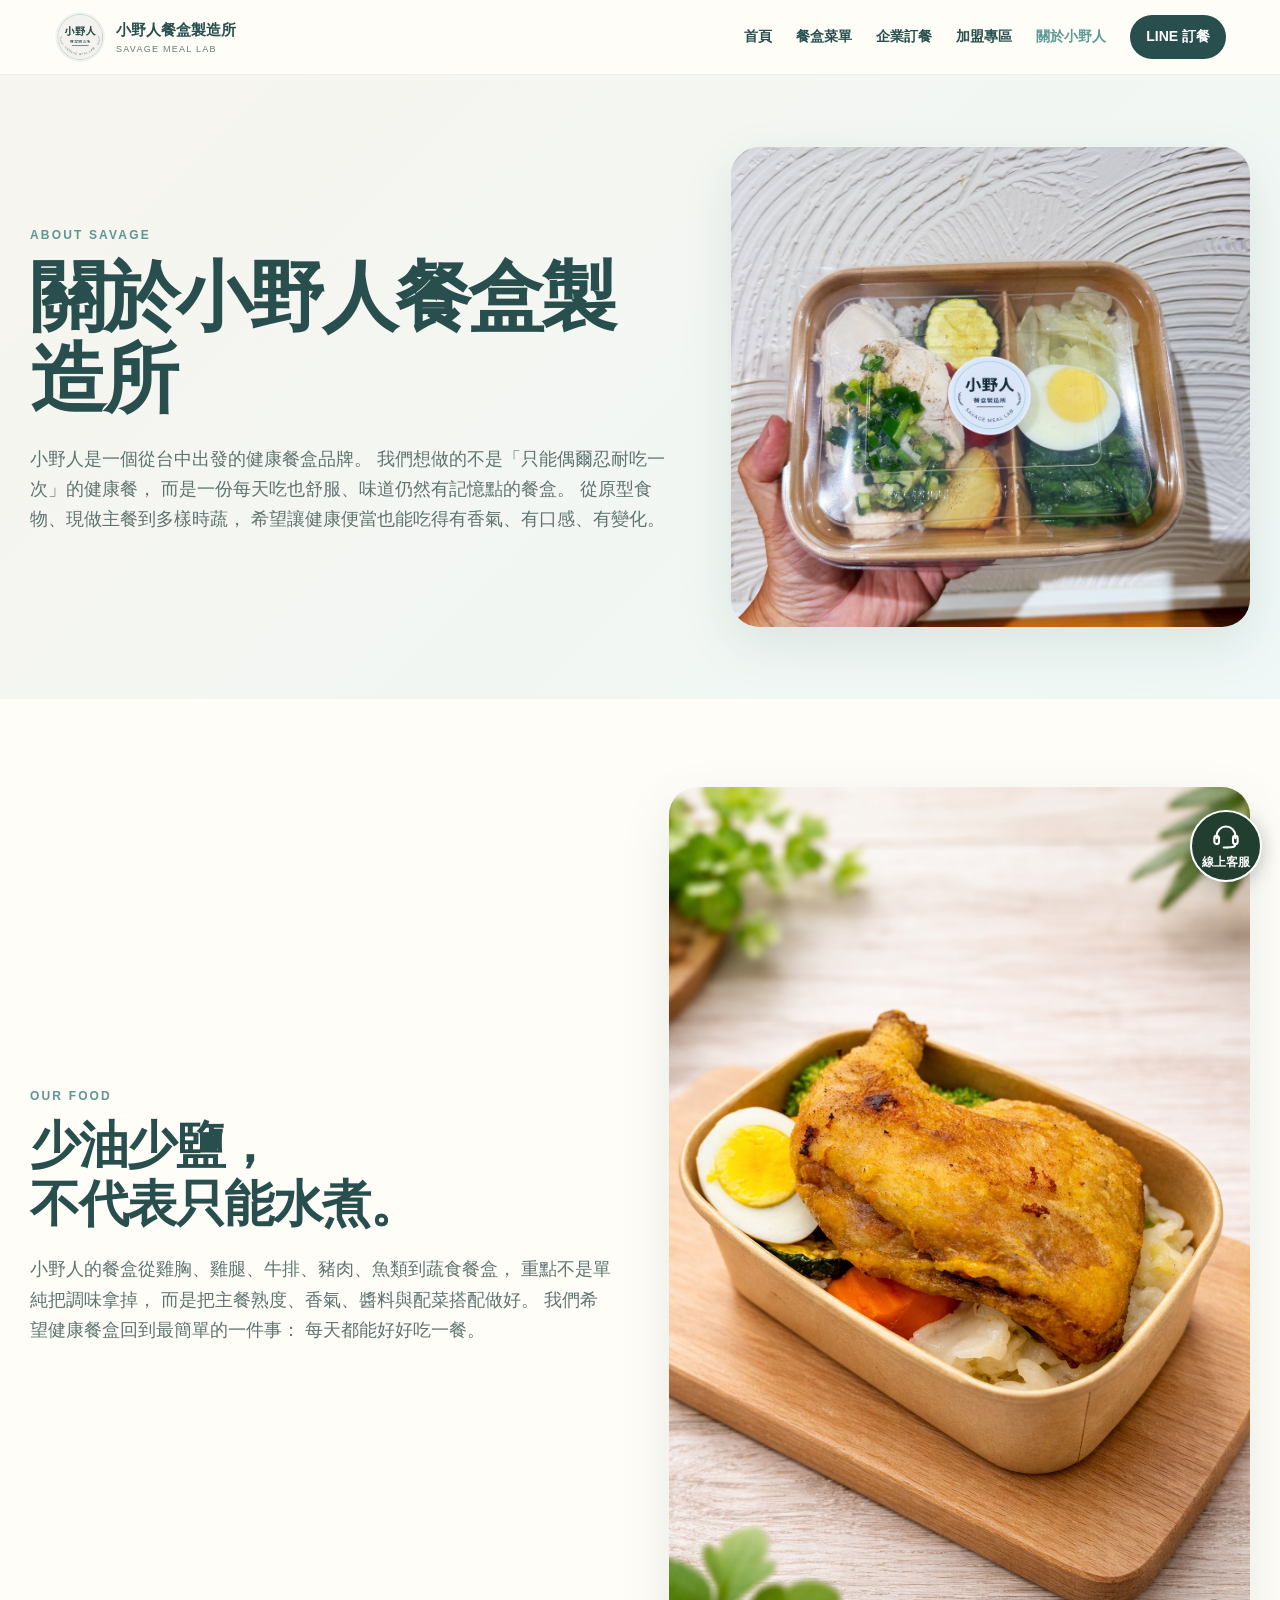
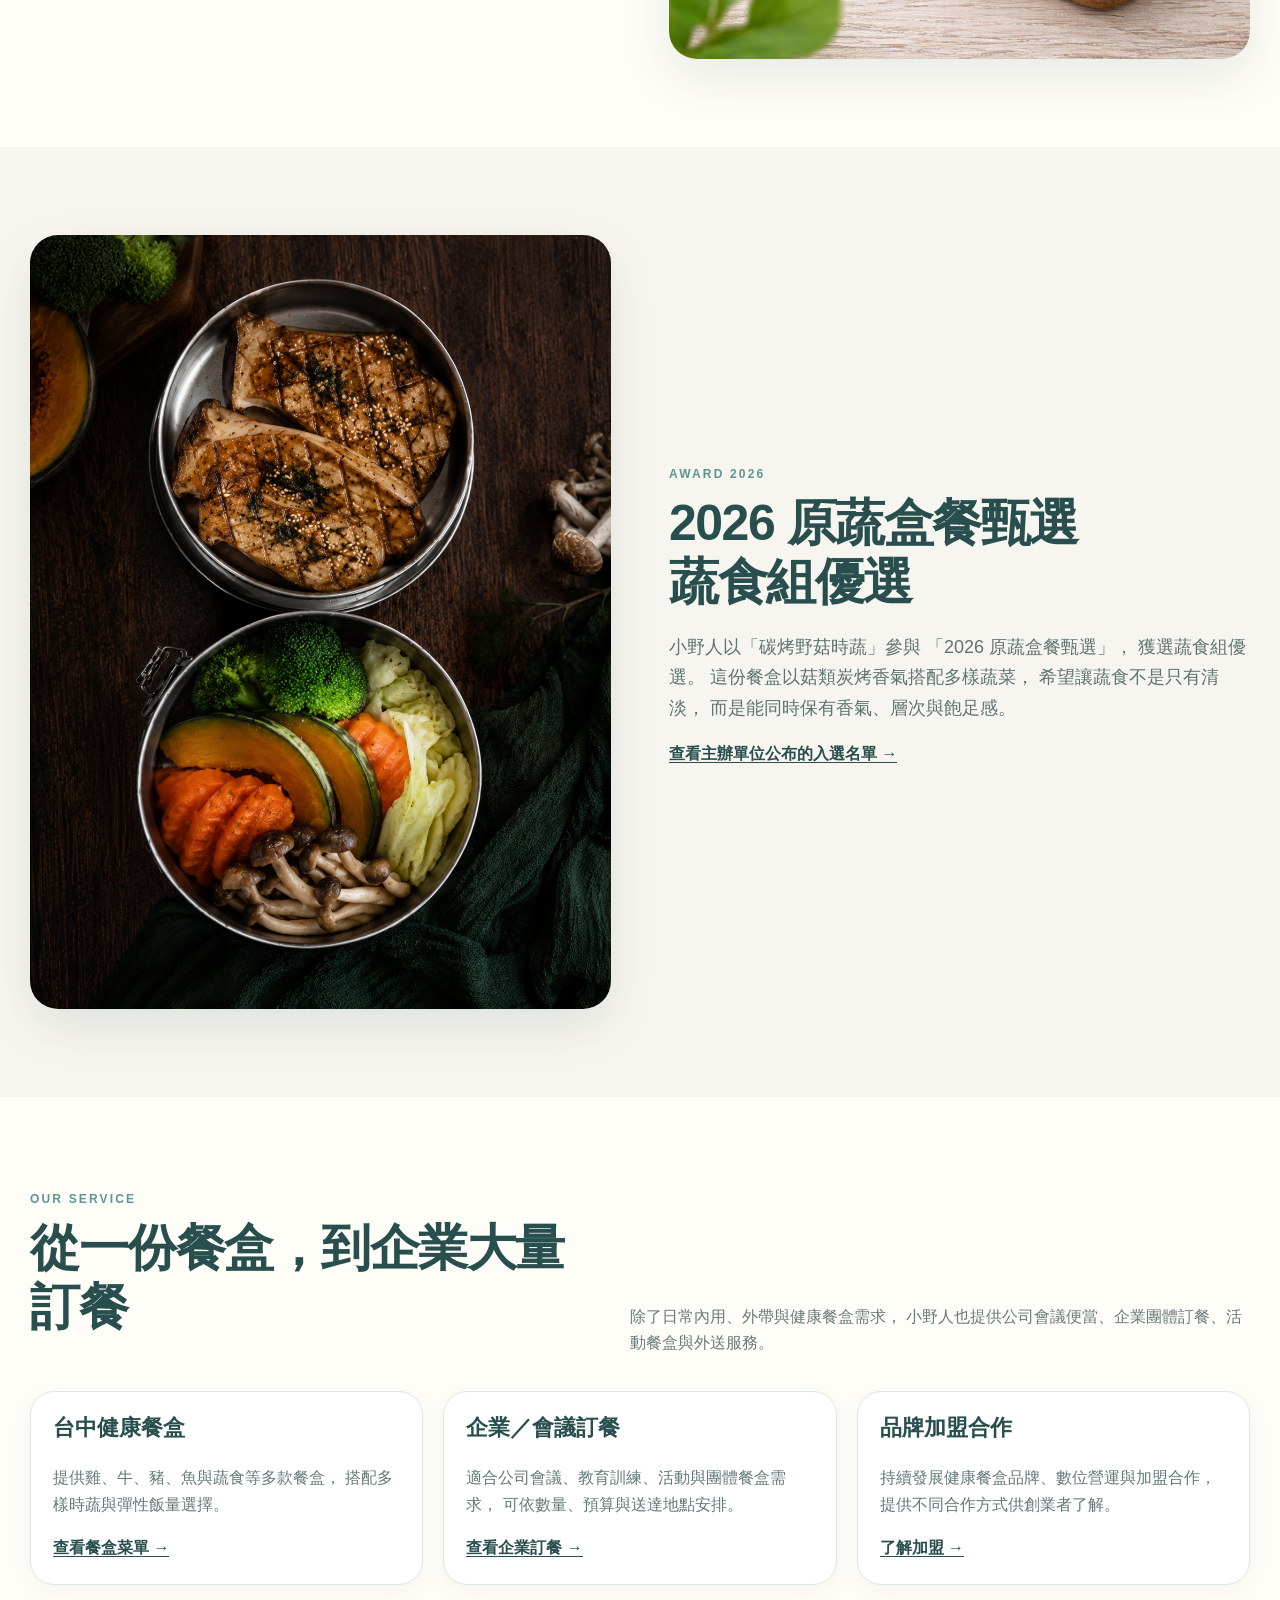
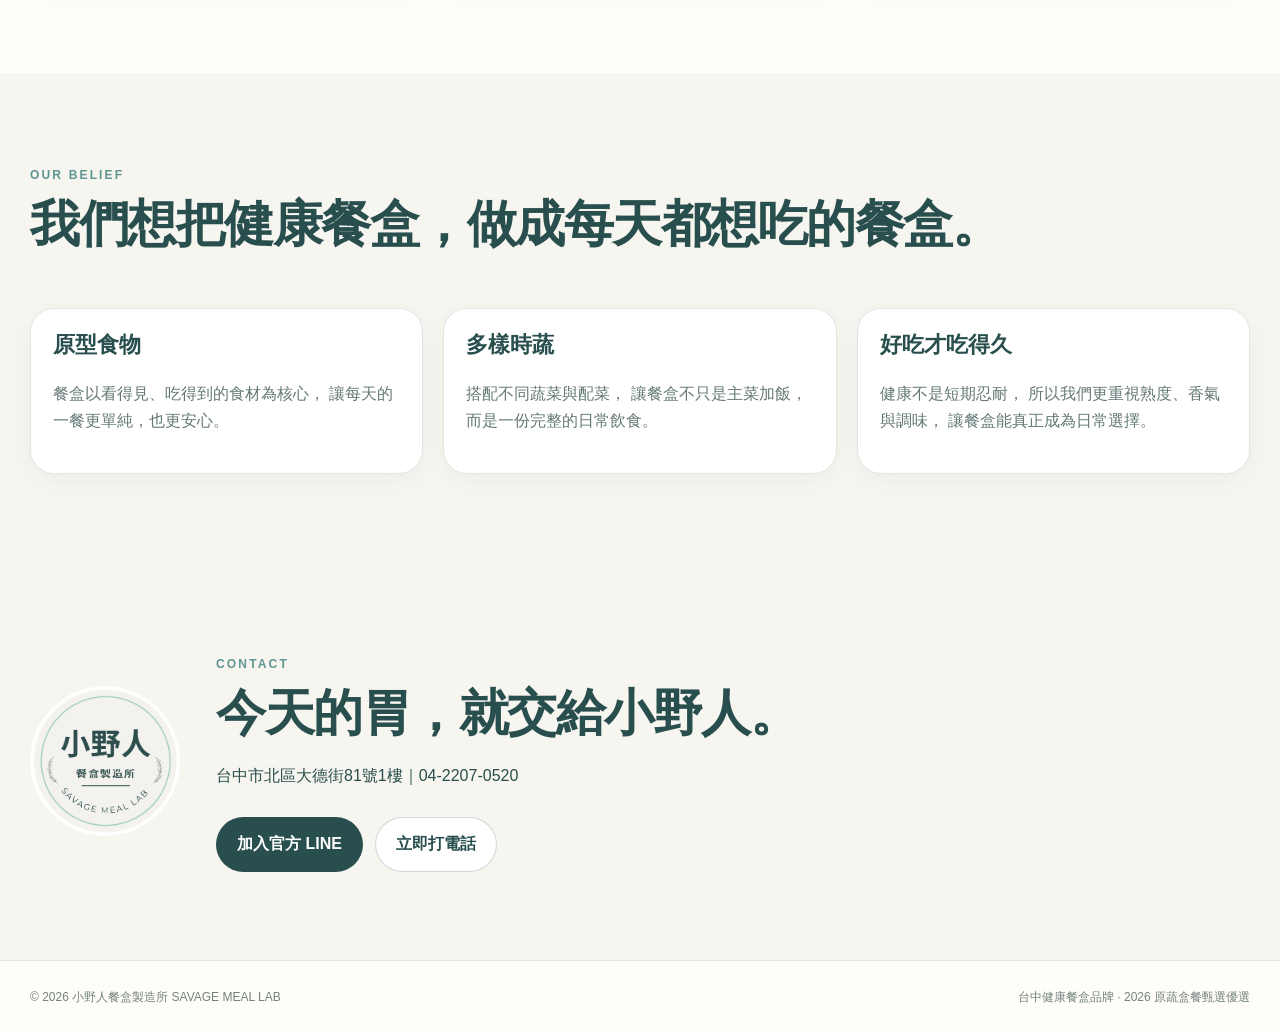
==== commit 4208a12a: "Clarify corporate catering and award information for discovery" ====
--- a/about/index.html
+++ b/about/index.html
@@ -4,9 +4,9 @@
 <meta charset="utf-8">
 <meta name="viewport" content="width=device-width,initial-scale=1">
 
-<title>小野人餐盒製造所｜台中健康餐盒品牌・2026原蔬食餐盒優選</title>
-
-<meta name="description" content="認識小野人餐盒製造所的品牌理念、健康餐盒特色與2026原蔬食餐盒蔬食組優選實績。主打少油少鹽、原型食物、多樣時蔬與現做主餐，提供台中健康餐盒、會議便當與企業訂餐服務。">
+<title>小野人餐盒製造所｜台中健康餐盒品牌・2026 原蔬盒餐甄選優選</title>
+
+<meta name="description" content="認識小野人餐盒製造所的品牌理念、健康餐盒特色與2026 原蔬盒餐甄選蔬食組優選實績。主打少油少鹽、原型食物、多樣時蔬與現做主餐，提供台中健康餐盒、會議便當與企業訂餐服務。">
 
 <meta name="robots" content="index,follow,max-image-preview:large">
 
@@ -110,22 +110,23 @@
 
 <div class="inner split">
 
-<img src="../assets/award-bento.png" alt="2026原蔬食餐盒蔬食組優選碳烤野菇時蔬餐盒">
+<img src="../assets/award-bento.png" alt="2026 原蔬盒餐甄選蔬食組優選碳烤野菇時蔬餐盒">
 
 <div>
 
 <span class="eyebrow">AWARD 2026</span>
 
-<h2>2026 原蔬食餐盒<br>蔬食組優選</h2>
+<h2>2026 原蔬盒餐甄選<br>蔬食組優選</h2>
 
 <p class="lead">
-小野人以「碳烤野菇時蔬」參與 2026 原蔬食餐盒評選，
+小野人以「碳烤野菇時蔬」參與 「2026 原蔬盒餐甄選」，
 獲選蔬食組優選。
 
 這份餐盒以菇類炭烤香氣搭配多樣蔬菜，
 希望讓蔬食不是只有清淡，
 而是能同時保有香氣、層次與飽足感。
 </p>
+<p><a class="link" href="https://www.boxedmeal2026.com/">查看主辦單位公布的入選名單 →</a></p>
 
 </div>
 
@@ -318,7 +319,7 @@
 </span>
 
 <span>
-台中健康餐盒品牌 · 2026 原蔬食餐盒優選
+台中健康餐盒品牌 · 2026 原蔬盒餐甄選優選
 </span>
 
 </div>
--- a/support-widget.css
+++ b/support-widget.css
@@ -1,3 +1,10 @@
-.support-toggle{position:fixed;right:22px;bottom:22px;z-index:45;border:0;border-radius:999px;background:#223e30;color:white;box-shadow:0 5px 24px #16271f33;padding:15px 23px;font:inherit;font-weight:700;min-height:48px;cursor:pointer}
-.site-support{position:fixed;right:22px;bottom:86px;z-index:50;width:min(420px,calc(100vw - 28px));height:min(660px,calc(100dvh - 110px));background:white;border:1px solid #dce3dd;border-radius:18px;box-shadow:0 12px 50px #17251d33;overflow:hidden;display:flex;flex-direction:column}.site-support[hidden]{display:none}.site-support>header{width:100%;max-width:none;margin:0;flex-shrink:0;display:flex;justify-content:space-between;align-items:center;background:#223e30;color:white;padding:14px 18px}.site-support header strong,.site-support header span{display:block}.site-support header span{font-size:12px;margin-top:4px;color:#d7e7db}.site-support header button{background:none;border:0;color:white;font-size:28px;width:44px;height:44px;cursor:pointer}.support-toolbar{display:flex;gap:12px;justify-content:space-between;padding:10px 14px;font-size:12px;border-bottom:1px solid #dde5df}.support-toolbar a{color:#223e30;text-decoration:underline}.support-toolbar button{border:0;background:none;color:#223e30;text-decoration:underline;cursor:pointer;font:inherit}.site-support iframe{width:100%;border:0;flex:1;min-height:0}.support-toggle:focus-visible,.site-support button:focus-visible,.site-support a:focus-visible{outline:3px solid #edaf54;outline-offset:3px}
-@media(max-width:800px){.support-toggle{right:14px;bottom:calc(18px + env(safe-area-inset-bottom));padding:12px 18px}.site-support{right:14px;bottom:calc(82px + env(safe-area-inset-bottom));height:min(660px,calc(100dvh - 110px))}}
+.support-toggle{position:fixed;right:22px;bottom:22px;z-index:45;border:0;border-radius:999px;background:#223e30;color:white;box-shadow:0 5px 24px #16271f33;padding:15px 23px;font:inherit;font-weight:700;min-height:48px;cursor:pointer}
+.site-support{position:fixed;right:22px;bottom:86px;z-index:50;width:min(420px,calc(100vw - 28px));height:min(660px,calc(100dvh - 110px));background:white;border:1px solid #dce3dd;border-radius:18px;box-shadow:0 12px 50px #17251d33;overflow:hidden;display:flex;flex-direction:column}.site-support[hidden]{display:none}.site-support>header{width:100%;max-width:none;margin:0;flex-shrink:0;display:flex;justify-content:space-between;align-items:center;background:#223e30;color:white;padding:14px 18px}.site-support header strong,.site-support header span{display:block}.site-support header span{font-size:12px;margin-top:4px;color:#d7e7db}.site-support header button{background:none;border:0;color:white;font-size:28px;width:44px;height:44px;cursor:pointer}.support-toolbar{display:flex;gap:12px;justify-content:space-between;padding:10px 14px;font-size:12px;border-bottom:1px solid #dde5df}.support-toolbar a{color:#223e30;text-decoration:underline}.support-toolbar button{border:0;background:none;color:#223e30;text-decoration:underline;cursor:pointer;font:inherit}.site-support iframe{width:100%;border:0;flex:1;min-height:0}.support-toggle:focus-visible,.site-support button:focus-visible,.site-support a:focus-visible{outline:3px solid #edaf54;outline-offset:3px}
+@media(max-width:800px){.support-toggle{right:14px;bottom:calc(18px + env(safe-area-inset-bottom));padding:12px 18px}.site-support{right:14px;bottom:calc(82px + env(safe-area-inset-bottom));height:min(660px,calc(100dvh - 110px))}}
+
+/* Floating customer support stays above the mobile ordering bar. */
+.support-toggle{right:18px;bottom:var(--support-bottom,calc(84px + env(safe-area-inset-bottom,0px)));z-index:130;width:72px;height:72px;min-height:72px;padding:8px 4px;border-radius:50%;display:flex;flex-direction:column;align-items:center;justify-content:center;gap:4px;box-shadow:0 4px 18px #16271f40;border:2px solid #fff}
+.support-toggle span{font-size:12px;line-height:1.2;white-space:nowrap}
+.support-toggle svg{flex-shrink:0}
+.site-support{z-index:140;bottom:calc(var(--support-bottom,84px) + 84px);height:min(660px,calc(100dvh - var(--support-bottom,84px) - 100px))}
+@media(max-width:800px){.support-toggle{right:14px}.site-support{right:14px;bottom:var(--support-bottom,84px);height:min(660px,calc(100dvh - var(--support-bottom,84px) - 16px))}.support-toggle[aria-expanded="true"]{visibility:hidden}}
